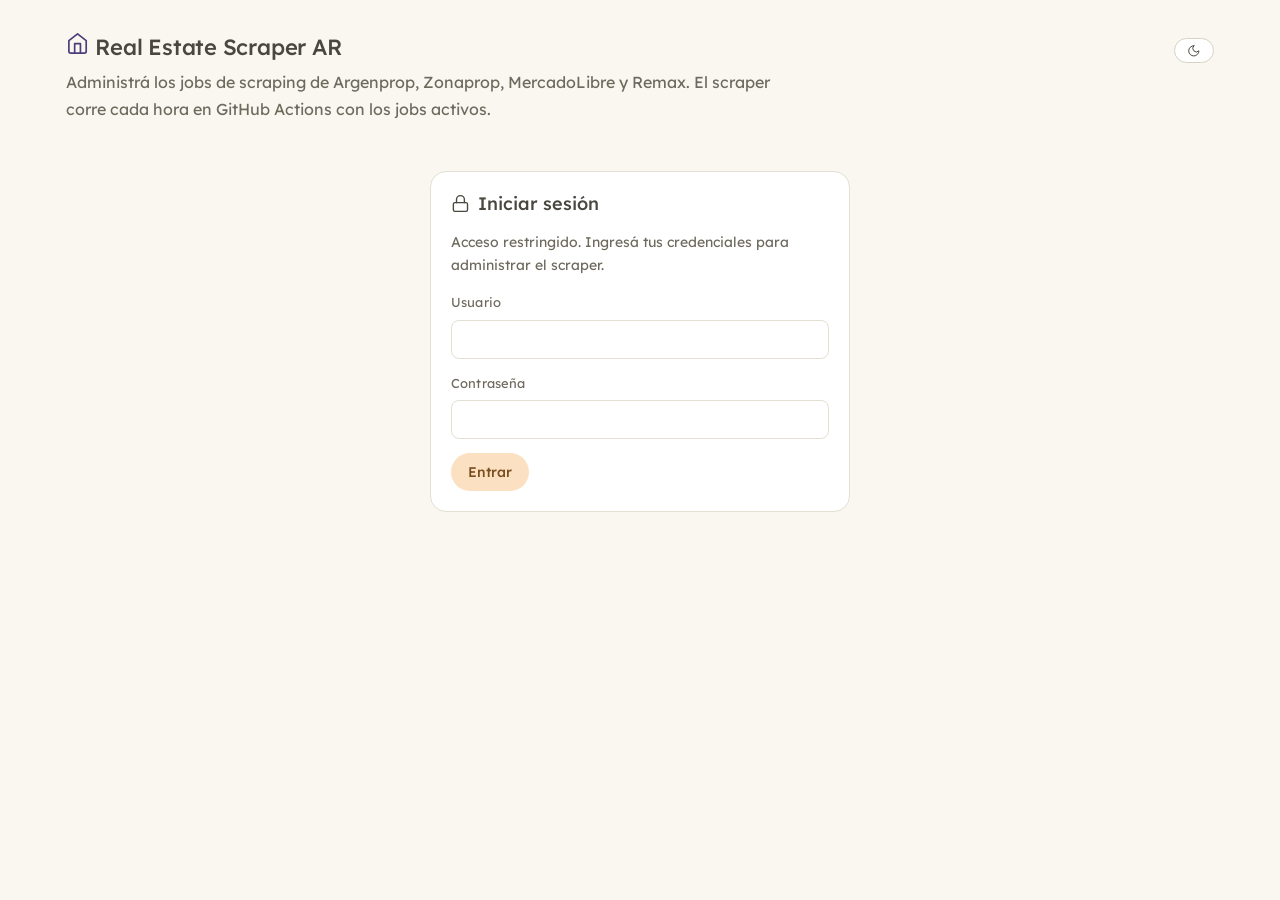
==== web/index.html @ bd3c0cc4 "Excluir por palabra corta e insensible a acentos + monedas $ARS/$US con banderita - filters.py: el m" ====
<!DOCTYPE html>
<html lang="es" data-theme="light">
<head>
<meta charset="UTF-8">
<meta name="viewport" content="width=device-width, initial-scale=1.0">
<title>Real Estate Scraper AR — Administración</title>
<link rel="preconnect" href="https://fonts.googleapis.com">
<link rel="preconnect" href="https://fonts.gstatic.com" crossorigin>
<link href="https://fonts.googleapis.com/css2?family=Lexend:wght@400;500&family=JetBrains+Mono:wght@400;500&display=swap" rel="stylesheet">
<link rel="stylesheet" href="styles.css">
</head>
<body>
<header>
  <div class="header-row">
    <h1><span class="ic-lead" data-icon="home"></span> Real Estate Scraper AR</h1>
    <div class="header-actions">
      <button id="theme-toggle" class="btn small" title="Cambiar tema"><span id="theme-icon" data-icon="moon"></span></button>
      <button id="gate-logout" class="btn small hidden" title="Cerrar sesión"><span data-icon="log-out"></span> Salir</button>
    </div>
  </div>
  <p class="subtitle">Administrá los jobs de scraping de Argenprop, Zonaprop, MercadoLibre y Remax. El scraper corre cada hora en GitHub Actions con los jobs activos.</p>
</header>

<!-- Pantalla de login -->
<section id="login-section" class="card login-card hidden">
  <h2><span data-icon="lock"></span> Iniciar sesión</h2>
  <p class="status">Acceso restringido. Ingresá tus credenciales para administrar el scraper.</p>
  <form id="login-form">
    <label>Usuario
      <input type="text" id="login-user" autocomplete="username" required>
    </label>
    <label>Contraseña
      <input type="password" id="login-pass" autocomplete="current-password" required>
    </label>
    <div class="row">
      <button type="submit" class="btn primary">Entrar</button>
      <span id="login-status" class="status"></span>
    </div>
  </form>
</section>

<!-- App (visible solo tras el login) -->
<div id="app" class="hidden">

<details id="auth-details" class="card auth-details">
  <summary>
    <span id="auth-dot" class="dot red"></span>
    <span id="auth-summary-text">Sin conexión con GitHub</span>
    <span class="summary-hint">detalles <span data-icon="chevron-down"></span></span>
  </summary>
  <div class="details-body">
    <p>Necesitás un <a href="https://github.com/settings/personal-access-tokens/new" target="_blank" rel="noopener">fine-grained personal access token</a> con acceso a <strong>este repositorio</strong> y permisos: <code>Contents: Read and write</code> y <code>Actions: Read and write</code>. Se guarda solo en tu navegador (localStorage).</p>
    <div class="row">
      <input type="password" id="token-input" placeholder="github_pat_...">
      <button id="token-save" class="btn primary">Conectar</button>
      <button id="token-clear" class="btn danger hidden">Desconectar</button>
    </div>
    <p id="auth-status" class="status"></p>
  </div>
</details>

<nav id="tabs" class="hidden">
  <button class="tab active" data-tab="jobs"><span data-icon="settings"></span> Jobs</button>
  <button class="tab" data-tab="top"><span data-icon="star"></span> Top 5</button>
  <button class="tab" data-tab="results"><span data-icon="search"></span> Buscar</button>
  <button class="tab" data-tab="fav"><span data-icon="heart"></span> Me gustan</button>
  <button class="tab" data-tab="risk"><span data-icon="shield"></span> Riesgo</button>
  <button class="tab" data-tab="runs"><span data-icon="clock"></span> Corridas</button>
</nav>

<main class="hidden" id="main">

<section id="tab-jobs" class="tab-panel">
  <div class="toolbar">
    <button id="new-job" class="btn primary"><span data-icon="plus"></span> Nuevo job</button>
    <button id="run-now" class="btn"><span data-icon="play"></span> Ejecutar scraper ahora</button>
    <span class="info" tabindex="0" data-tip="Los cambios se guardan solos al crear, editar, detener o eliminar un job. El cron corre cada hora y ejecuta los jobs activos que ya hayan cumplido su frecuencia. Si disparás dos jobs a la vez, el segundo espera en cola (no corren en paralelo para no pisarse los datos)."></span>
    <span id="jobs-status" class="status"></span>
  </div>
  <div id="run-flow" class="card hidden"></div>
  <div id="jobs-list"></div>

  <div id="job-form-wrap" class="card hidden">
    <h2 id="job-form-title">Nuevo job</h2>
    <form id="job-form">

      <div class="form-section sec-basic">
        <h3><span class="ic-h" data-icon="file-text"></span> Datos básicos</h3>
        <div class="grid">
          <label>Nombre del job
            <span class="info" tabindex="0" data-tip="Un nombre para identificar esta búsqueda en la lista y en los resultados. Ej: 'Alquiler 2 amb Palermo'."></span>
            <input type="text" id="f-name" required placeholder="Alquiler 2 amb Palermo">
          </label>
          <label>Portal
            <span class="info" tabindex="0" data-tip="El sitio inmobiliario donde buscar. Argenprop y Remax son los más confiables desde GitHub Actions. MercadoLibre es el más popular del país. Zonaprop a veces bloquea servidores externos."></span>
            <select id="f-site">
              <option value="argenprop">Argenprop</option>
              <option value="mercadolibre">MercadoLibre Inmuebles</option>
              <option value="remax">Remax</option>
              <option value="zonaprop">Zonaprop (puede bloquear, ver nota)</option>
            </select>
          </label>
          <label>Operación
            <span class="info" tabindex="0" data-tip="Alquiler o compra (venta). Importante: la operación real la define la URL que pegues (buscá 'alquiler' o 'venta' en el portal); este campo etiqueta el job y te permite filtrar por operación en la pestaña Buscar."></span>
            <select id="f-operation">
              <option value="alquiler">Alquiler</option>
              <option value="venta">Compra (venta)</option>
            </select>
          </label>
        </div>
        <div class="grid">
          <label>¿Cómo definir la búsqueda?
            <span class="info" tabindex="0" data-tip="'Armar con menús' genera la URL sola a partir del tipo de propiedad y la zona. 'Pegar URL del portal' te deja usar cualquier búsqueda armada en el sitio con sus filtros nativos (recomendado para Remax o búsquedas complejas)."></span>
            <select id="f-mode">
              <option value="menu">Armar con menús</option>
              <option value="url">Pegar URL del portal</option>
            </select>
          </label>
          <label id="wrap-ptype">Tipo de propiedad
            <span class="info" tabindex="0" data-tip="Qué tipo de inmueble buscar. 'PH' es un término argentino: propiedad horizontal, una casa/depto con entrada propia que comparte lote, generalmente sin expensas o muy bajas."></span>
            <select id="f-ptype">
              <option value="departamento">Departamento</option>
              <option value="casa">Casa</option>
              <option value="ph">PH</option>
              <option value="local">Local comercial</option>
              <option value="oficina">Oficina</option>
              <option value="terreno">Terreno</option>
            </select>
          </label>
          <label id="wrap-zone">Zona
            <span class="info" tabindex="0" data-tip="Barrio o ciudad, en minúsculas y con guiones (ej: palermo, villa-urquiza, olivos, la-lucila). Elegí una del menú o escribí otra. Para zonas del GBA (Vicente López: Olivos, La Lucila, Florida…) algunos portales piden la URL exacta: si el menú no trae resultados, usá 'Pegar URL'. En Remax la zona se elige en el sitio."></span>
            <input type="text" id="f-zone" placeholder="palermo" list="dl-zones">
            <div id="zone-security" class="zone-sec"></div>
          </label>
        </div>
        <label>URL de búsqueda del portal
          <span class="info" tabindex="0" data-tip="La URL exacta que el scraper visita cada hora. Con 'Armar con menús' se genera sola; con 'Pegar URL' copiala desde el portal con los filtros del sitio aplicados."></span>
          <input type="url" id="f-url" required placeholder="https://...">
          <small id="site-hint"></small>
        </label>
        <datalist id="dl-zones">
          <option value="capital-federal"><option value="palermo"><option value="belgrano">
          <option value="recoleta"><option value="caballito"><option value="villa-urquiza">
          <option value="almagro"><option value="nunez"><option value="colegiales">
          <option value="villa-crespo"><option value="flores"><option value="san-telmo">
          <option value="puerto-madero"><option value="zona-norte">
          <!-- Vicente López (GBA norte): casas/PH a mejor precio que CABA -->
          <option value="vicente-lopez"><option value="olivos"><option value="la-lucila">
          <option value="florida"><option value="florida-oeste"><option value="munro">
          <option value="carapachay"><option value="villa-martelli"><option value="villa-adelina">
          <option value="san-isidro"><option value="la-plata"><option value="cordoba"><option value="rosario">
        </datalist>
        <div class="grid">
          <label>Páginas a recorrer
            <span class="info" tabindex="0" data-tip="Cuántas páginas de resultados revisar por corrida (cada página trae entre 20 y 48 avisos según el portal). Más páginas = más avisos cubiertos, pero la corrida tarda más."></span>
            <input type="number" id="f-max-pages" min="1" max="10" value="2" list="dl-pages">
          </label>
          <label>Frecuencia
            <span class="info" tabindex="0" data-tip="Cada cuántas horas corre este job. El cron del sistema pasa cada 1 hora (GitHub puede demorarlo algunos minutos) y ejecuta los jobs activos que ya hayan cumplido su frecuencia. 'Ejecutar ahora' ignora la frecuencia."></span>
            <select id="f-every">
              <option value="1">Cada 1 hora</option>
              <option value="2">Cada 2 horas</option>
              <option value="3">Cada 3 horas</option>
              <option value="4">Cada 4 horas</option>
              <option value="6">Cada 6 horas</option>
              <option value="8">Cada 8 horas</option>
              <option value="12">Cada 12 horas</option>
              <option value="24">Una vez por día (24 h)</option>
              <option value="48">Cada 2 días (48 h)</option>
              <option value="72">Cada 3 días (72 h)</option>
              <option value="168">Una vez por semana</option>
              <option value="custom">Personalizada…</option>
            </select>
            <input type="number" id="f-every-custom" class="hidden" min="1" max="720" placeholder="cada cuántas horas" style="margin-top:6px">
          </label>
          <label id="f-weekday-wrap" class="hidden">Día de la semana
            <span class="info" tabindex="0" data-tip="Solo para jobs semanales: el día en que corre (hora UTC). Ej: 'lunes' hace que el job corra únicamente los lunes, a la hora del desfase si la definiste."></span>
            <select id="f-weekday">
              <option value="">Cualquier día (el que toque)</option>
              <option value="0">Lunes</option>
              <option value="1">Martes</option>
              <option value="2">Miércoles</option>
              <option value="3">Jueves</option>
              <option value="4">Viernes</option>
              <option value="5">Sábado</option>
              <option value="6">Domingo</option>
            </select>
          </label>
          <label>Desfase de inicio (opcional)
            <span class="info" tabindex="0" data-tip="Para escalonar varios jobs y que no corran todos a la vez: cada uno arranca en una hora distinta (0–23, hora UTC). Ej: con jobs cada 24 h y desfases 0, 1, 2… corren de a uno por hora. Solo afecta el arranque en el cron; 'Ejecutar ahora' corre igual. Vacío = arranca enseguida."></span>
            <input type="number" id="f-offset" min="0" max="23" placeholder="0–23 (vacío = ya)">
          </label>
          <label>Activo
            <span class="info" tabindex="0" data-tip="Los jobs detenidos quedan guardados pero no corren en el cron. Igual podés ejecutarlos puntualmente con su botón 'Ejecutar ahora'."></span>
            <select id="f-enabled">
              <option value="true">Sí</option>
              <option value="false">No (detenido)</option>
            </select>
          </label>
        </div>
      </div>

      <div class="form-section sec-price">
        <h3><span class="ic-h" data-icon="banknote"></span> Precio</h3>
        <div class="grid">
          <label>Moneda
            <span class="info" tabindex="0" data-tip="En Argentina los ALQUILERES se publican casi siempre en pesos (ARS) y las VENTAS en dólares (USD). Los alquileres temporarios suelen estar en USD. Si elegís una moneda, los avisos publicados en la otra se descartan."></span>
            <select id="f-currency">
              <option value="">Cualquiera</option>
              <option value="ARS">ARS (pesos)</option>
              <option value="USD">USD (dólares)</option>
            </select>
          </label>
          <label>Precio mínimo
            <span class="info" tabindex="0" data-tip="Precio mínimo en la moneda elegida. Útil para descartar avisos mal cargados o con precio simbólico. Dejalo vacío si no lo necesitás."></span>
            <input type="number" id="f-min-price" min="0" placeholder="ej. 300000">
          </label>
          <label>Precio máximo
            <span class="info" tabindex="0" data-tip="Tope de precio en la moneda elegida. Referencias 2026: alquiler 2 ambientes en CABA ≈ ARS 600.000 a 900.000 por mes; venta de 2 ambientes ≈ USD 80.000 a 150.000. Ojo: el alquiler NO incluye las 'expensas' (gastos comunes del edificio, se pagan aparte todos los meses)."></span>
            <input type="number" id="f-max-price" min="0" placeholder="ej. 900000">
          </label>
          <label>Exigir precio publicado
            <span class="info" tabindex="0" data-tip="Muchos avisos dicen 'consultar precio' (no publican el número). Con 'Sí', esos avisos se descartan."></span>
            <select id="f-require-price">
              <option value="false">No</option>
              <option value="true">Sí</option>
            </select>
          </label>
        </div>
      </div>

      <div class="form-section sec-feat">
        <h3><span class="ic-h" data-icon="ruler"></span> Características</h3>
        <div class="grid">
          <label>Ambientes mín.
            <span class="info" tabindex="0" data-tip="'Ambientes' es el término argentino clave: cuenta el living + los dormitorios (cocina y baño NO cuentan). Monoambiente = estudio (1 ambiente). '2 ambientes' = living + 1 dormitorio. '3 ambientes' = living + 2 dormitorios."></span>
            <input type="number" id="f-min-rooms" min="1" placeholder="ej. 2" list="dl-rooms">
          </label>
          <label>Ambientes máx.
            <span class="info" tabindex="0" data-tip="Tope de ambientes, por si no querés propiedades muy grandes. Dejalo vacío si no te importa."></span>
            <input type="number" id="f-max-rooms" min="1" list="dl-rooms">
          </label>
          <label>Dormitorios mín.
            <span class="info" tabindex="0" data-tip="Solo cuenta las habitaciones para dormir. Un '2 ambientes' tiene 1 dormitorio; un '3 ambientes' tiene 2. Algunos portales informan dormitorios en vez de ambientes (Remax y MercadoLibre suelen hacerlo)."></span>
            <input type="number" id="f-min-bedrooms" min="1" list="dl-bedrooms">
          </label>
          <label>Baños mín.
            <span class="info" tabindex="0" data-tip="Cantidad mínima de baños (dato estructurado del aviso). El TIPO de baño (en suite, toilette, con bañera…) no viene como dato aparte: filtralo con los chips de abajo, que buscan esas palabras en el aviso."></span>
            <input type="number" id="f-min-bathrooms" min="1" list="dl-baths">
          </label>
          <label>Superficie mín. (m²)
            <span class="info" tabindex="0" data-tip="Superficie en metros cuadrados. Referencias: monoambiente 25-35 m², 2 ambientes 35-55 m², 3 ambientes 55-80 m², casa chica 100+ m²."></span>
            <input type="number" id="f-min-surface" min="0" placeholder="ej. 45" list="dl-surface">
          </label>
        </div>
        <label class="baths-help">Tipo de baño (se busca por texto en el aviso)
          <span class="info" tabindex="0" data-tip="En Argentina: 'baño completo' = inodoro + lavatorio + bidet + ducha o bañadera (el bidet es estándar). 'Toilette' o medio baño = solo inodoro y lavatorio, sin ducha. 'En suite' = baño privado dentro del dormitorio. Tocá un chip para agregarlo a las palabras que DEBE contener."></span>
        </label>
        <div class="chip-row" data-target="f-kw-include">
          <button type="button" class="chip" data-kw="en suite">en suite</button>
          <button type="button" class="chip" data-kw="toilette">toilette</button>
          <button type="button" class="chip" data-kw="baño completo">baño completo</button>
          <button type="button" class="chip" data-kw="bañera">con bañera</button>
          <button type="button" class="chip" data-kw="bañadera">con bañadera</button>
          <button type="button" class="chip" data-kw="hidromasaje">hidromasaje</button>
          <button type="button" class="chip" data-kw="baño de servicio">baño de servicio</button>
        </div>
      </div>

      <div class="form-section sec-kw">
        <h3><span class="ic-h" data-icon="type"></span> Palabras clave</h3>
        <label>Palabras deseadas — al menos una (separadas por coma)
          <span class="info" tabindex="0" data-tip="El aviso pasa si su título o dirección contiene AL MENOS UNA de estas palabras. OJO: solo se busca en el título y la dirección, no en la descripción del aviso (el scraper no la baja), así que datos como el tipo de baño ('toilette') casi nunca aparecen acá — para cantidad de baños usá 'Baños mín.'. Tocá los chips o escribí las tuyas separadas por coma."></span>
          <input type="text" id="f-kw-include" placeholder="balcón, luminoso">
        </label>
        <div class="chip-row" data-target="f-kw-include">
          <button type="button" class="chip" data-kw="balcón">balcón</button>
          <button type="button" class="chip" data-kw="luminoso">luminoso</button>
          <button type="button" class="chip" data-kw="amoblado">amoblado</button>
          <button type="button" class="chip" data-kw="cochera">cochera</button>
          <button type="button" class="chip" data-kw="terraza">terraza</button>
          <button type="button" class="chip" data-kw="patio">patio</button>
          <button type="button" class="chip" data-kw="a estrenar">a estrenar</button>
          <button type="button" class="chip" data-kw="pileta">pileta</button>
          <button type="button" class="chip" data-kw="apto profesional">apto profesional</button>
          <button type="button" class="chip" data-kw="apto crédito">apto crédito</button>
          <button type="button" class="chip" data-kw="parrilla">parrilla</button>
          <button type="button" class="chip" data-kw="baulera">baulera</button>
          <button type="button" class="chip" data-kw="suite">suite</button>
          <button type="button" class="chip" data-kw="lavadero">lavadero</button>
          <button type="button" class="chip" data-kw="dependencia">dependencia</button>
          <button type="button" class="chip" data-kw="sum">SUM</button>
          <button type="button" class="chip" data-kw="gimnasio">gimnasio</button>
          <button type="button" class="chip" data-kw="seguridad">seguridad 24h</button>
          <button type="button" class="chip" data-kw="frente">al frente</button>
          <button type="button" class="chip" data-kw="reciclado">reciclado</button>
          <button type="button" class="chip" data-kw="apto mascota">apto mascota</button>
          <button type="button" class="chip" data-kw="jardín">jardín</button>
        </div>
        <label>Palabras que lo EXCLUYEN (separadas por coma)
          <span class="info" tabindex="0" data-tip="Si el aviso contiene ALGUNA de estas palabras, se descarta. Glosario: 'temporario' = alquiler corto amoblado estilo Airbnb (más caro y suele estar en USD); 'pozo' o 'en construcción' = departamento que todavía no existe, se paga por adelantado; 'dueño directo' = sin inmobiliaria."></span>
          <input type="text" id="f-kw-exclude" placeholder="temporario, pozo">
        </label>
        <div class="chip-row" data-target="f-kw-exclude">
          <button type="button" class="chip" data-kw="temporario">temporario</button>
          <button type="button" class="chip" data-kw="temporal">temporal</button>
          <button type="button" class="chip" data-kw="pozo">pozo</button>
          <button type="button" class="chip" data-kw="construcción">construcción</button>
          <button type="button" class="chip" data-kw="oficina">oficina</button>
          <button type="button" class="chip" data-kw="local">local</button>
          <button type="button" class="chip" data-kw="compartido">compartido</button>
          <button type="button" class="chip" data-kw="cochera">cochera</button>
          <button type="button" class="chip" data-kw="planta baja">planta baja</button>
          <button type="button" class="chip" data-kw="interno">interno</button>
          <button type="button" class="chip" data-kw="contrafrente">contrafrente</button>
          <button type="button" class="chip" data-kw="a reciclar">a reciclar</button>
          <button type="button" class="chip" data-kw="dueño directo">dueño directo</button>
          <button type="button" class="chip" data-kw="ph">PH</button>
          <button type="button" class="chip" data-kw="sin ascensor">sin ascensor</button>
          <button type="button" class="chip" data-kw="comercial">comercial</button>
          <button type="button" class="chip" data-kw="galpón">galpón</button>
          <button type="button" class="chip" data-kw="cochera fija">cochera fija</button>
        </div>
      </div>

      <datalist id="dl-pages"><option value="1"><option value="2"><option value="3"><option value="5"></datalist>
      <datalist id="dl-rooms"><option value="1"><option value="2"><option value="3"><option value="4"><option value="5"></datalist>
      <datalist id="dl-bedrooms"><option value="1"><option value="2"><option value="3"><option value="4"></datalist>
      <datalist id="dl-baths"><option value="1"><option value="2"><option value="3"></datalist>
      <datalist id="dl-surface"><option value="30"><option value="40"><option value="50"><option value="60"><option value="80"><option value="100"><option value="120"></datalist>

      <div class="row">
        <button type="submit" class="btn primary">Aceptar</button>
        <button type="button" id="job-cancel" class="btn">Cancelar</button>
      </div>
    </form>
  </div>
</section>

<section id="tab-top" class="tab-panel hidden">
  <div class="card form-section sec-basic">
    <h3><span class="ic-h" data-icon="sliders"></span> Criterios del ranking
      <span class="info" tabindex="0" data-tip="Vos definís qué hace 'mejor' a una propiedad y el Top 5 se rearma al instante con los avisos guardados. 'Para vivir' prioriza por tipo de propiedad: 3 dormitorios (una casa banca 2; PH y depto piden 3), 4+ ambientes, patio/jardín en casa y PH, y que la zona/barrio sean seguros según los datos oficiales de delito. Los precios solo se comparan entre avisos de la misma moneda. Tus preferencias quedan guardadas en este navegador."></span>
    </h3>
    <div class="grid">
      <label>Qué es "mejor" para vos
        <select id="t-criteria">
          <option value="livable">Para vivir (dormitorios, ambientes, patio y seguridad)</option>
          <option value="balanced">Balanceado (precio 50% + superficie 30% + ambientes 20%)</option>
          <option value="price">El precio más bajo</option>
          <option value="ppm2">El mejor precio por m²</option>
          <option value="surface">La mayor superficie</option>
          <option value="recent">Los más recientes</option>
        </select>
      </label>
      <label>Moneda
        <select id="t-currency">
          <option value="">Cualquiera</option>
          <option value="ARS">ARS (pesos)</option>
          <option value="USD">USD (dólares)</option>
        </select>
      </label>
      <label>Precio máximo
        <input type="number" id="t-max-price" min="0" placeholder="sin tope">
      </label>
      <label>Ambientes mín.
        <input type="number" id="t-min-rooms" min="1" list="dl-rooms">
      </label>
      <label>Superficie mín. (m²)
        <input type="number" id="t-min-surface" min="0" list="dl-surface">
      </label>
      <label>Solo con foto
        <select id="t-with-photo">
          <option value="">No importa</option>
          <option value="yes">Sí</option>
        </select>
      </label>
    </div>
    <div class="row">
      <button id="reload-top" class="btn"><span data-icon="refresh"></span> Recargar datos</button>
      <button id="top-clear" class="btn"><span data-icon="x"></span> Limpiar filtros</button>
      <div class="view-toggle" id="view-top" data-section="top" role="group" aria-label="Cambiar vista">
        <button type="button" class="vt-btn" data-view="cards" title="Ver en tarjetas"><span data-icon="grid"></span></button>
        <button type="button" class="vt-btn" data-view="list" title="Ver en lista"><span data-icon="list"></span></button>
      </div>
      <span id="top-status" class="status"></span>
    </div>
  </div>
  <h2 class="top-heading"><span data-icon="home"></span> Top 5 para alquilar</h2>
  <div id="top-rent"></div>
  <h2 class="top-heading"><span data-icon="banknote"></span> Top 5 para comprar</h2>
  <div id="top-buy"></div>
</section>

<section id="tab-results" class="tab-panel hidden">
  <div class="card search-card">
    <h3><span class="ic-h" data-icon="search"></span> Buscar en los avisos guardados</h3>

    <details class="form-section filter-sec" open>
      <summary><h3><span class="ic-h" data-icon="search"></span> Texto y origen</h3><span class="summary-hint"><span data-icon="chevron-down"></span></span></summary>
      <div class="grid">
        <label>Contiene el texto
          <input type="text" id="s-text" placeholder="palermo, balcón, nombre de calle...">
        </label>
        <label>NO contiene el texto
          <input type="text" id="s-text-exclude" placeholder="pozo, contrafrente...">
        </label>
        <label>Portal
          <select id="s-site"><option value="">Todos</option></select>
        </label>
        <label>Job
          <select id="s-job"><option value="">Todos</option></select>
        </label>
        <label>Operación
          <select id="s-operation">
            <option value="">Todas</option>
            <option value="alquiler">Alquiler</option>
            <option value="venta">Compra (venta)</option>
          </select>
        </label>
      </div>
    </details>

    <details class="form-section filter-sec">
      <summary><h3><span class="ic-h" data-icon="banknote"></span> Precio</h3><span class="summary-hint"><span data-icon="chevron-down"></span></span></summary>
      <div class="grid">
        <label>Moneda
          <select id="s-currency">
            <option value="">Todas</option>
            <option value="ARS">ARS (pesos)</option>
            <option value="USD">USD (dólares)</option>
          </select>
        </label>
        <label>Precio desde
          <input type="number" id="s-min-price" min="0">
        </label>
        <label>Precio hasta
          <input type="number" id="s-max-price" min="0">
        </label>
        <label>Solo con precio publicado
          <select id="s-require-price">
            <option value="">No importa</option>
            <option value="yes">Sí</option>
          </select>
        </label>
      </div>
    </details>

    <details class="form-section filter-sec">
      <summary><h3><span class="ic-h" data-icon="ruler"></span> Características</h3><span class="summary-hint"><span data-icon="chevron-down"></span></span></summary>
      <div class="grid">
        <label>Ambientes mín.
          <input type="number" id="s-min-rooms" min="1" list="dl-rooms">
        </label>
        <label>Ambientes máx.
          <input type="number" id="s-max-rooms" min="1" list="dl-rooms">
        </label>
        <label>Dormitorios mín.
          <input type="number" id="s-min-bedrooms" min="1" list="dl-bedrooms">
        </label>
        <label>Baños mín.
          <input type="number" id="s-min-bathrooms" min="1" list="dl-baths">
        </label>
        <label>Superficie mín. (m²)
          <input type="number" id="s-min-surface" min="0" list="dl-surface">
        </label>
        <label>Superficie máx. (m²)
          <input type="number" id="s-max-surface" min="0" list="dl-surface">
        </label>
        <label>Solo con foto
          <select id="s-with-photo">
            <option value="">No importa</option>
            <option value="yes">Sí</option>
          </select>
        </label>
      </div>
    </details>

    <details class="form-section filter-sec">
      <summary><h3><span class="ic-h" data-icon="calendar"></span> Fecha y orden</h3><span class="summary-hint"><span data-icon="chevron-down"></span></span></summary>
      <div class="grid">
        <label>Visto desde
          <input type="date" id="s-since">
        </label>
        <label>Solo mis favoritos
          <select id="s-only-fav">
            <option value="">No</option>
            <option value="yes">Sí</option>
          </select>
        </label>
        <label>Señales de riesgo
          <span class="info" tabindex="0" data-tip="Filtrá por las advertencias automáticas y las tuyas. 'Ocultar riesgo alto' esconde los avisos con alguna señal roja (precio anzuelo, publicación eterna, frase de alerta, zona de inseguridad alta)."></span>
          <select id="s-risk">
            <option value="">Mostrar todo</option>
            <option value="flagged">Solo con señales</option>
            <option value="hide-high">Ocultar riesgo alto</option>
            <option value="only-high">Solo riesgo alto</option>
          </select>
        </label>
        <label>Ordenar por
          <select id="s-sort">
            <option value="recent">Más recientes primero</option>
            <option value="price_asc">Precio: menor a mayor</option>
            <option value="price_desc">Precio: mayor a menor</option>
            <option value="ppm2_asc">Precio por m²: menor a mayor</option>
            <option value="surface_desc">Superficie: mayor a menor</option>
            <option value="oldest">Más tiempo publicadas primero</option>
          </select>
        </label>
      </div>
    </details>

    <div class="row">
      <button id="search-clear" class="btn"><span data-icon="x"></span> Limpiar filtros</button>
      <button id="reload-results" class="btn"><span data-icon="refresh"></span> Recargar datos</button>
      <button id="clear-history" class="btn danger"><span data-icon="trash"></span> Vaciar histórico</button>
      <div class="view-toggle" id="view-search" data-section="search" role="group" aria-label="Cambiar vista">
        <button type="button" class="vt-btn" data-view="cards" title="Ver en tarjetas"><span data-icon="grid"></span></button>
        <button type="button" class="vt-btn" data-view="list" title="Ver en lista"><span data-icon="list"></span></button>
      </div>
      <span id="results-status" class="status"></span>
    </div>
  </div>
  <div id="results-list"></div>
</section>

<section id="tab-fav" class="tab-panel hidden">
  <div class="toolbar">
    <button id="reload-fav" class="btn"><span data-icon="refresh"></span> Recargar</button>
    <span class="info" tabindex="0" data-tip="Tus avisos guardados con el corazón (desde Buscar o Top 5). Se commitean a data/favorites.json del repo, así no se pierden aunque cambies de navegador o el aviso desaparezca del histórico."></span>
    <div class="view-toggle" id="view-fav" data-section="fav" role="group" aria-label="Cambiar vista">
      <button type="button" class="vt-btn" data-view="cards" title="Ver en tarjetas"><span data-icon="grid"></span></button>
      <button type="button" class="vt-btn" data-view="list" title="Ver en lista"><span data-icon="list"></span></button>
    </div>
    <span id="fav-status" class="status"></span>
  </div>
  <div id="fav-list"></div>
</section>

<section id="tab-risk" class="tab-panel hidden">
  <div class="card">
    <h3><span class="ic-h" data-icon="shield"></span> Señales de riesgo</h3>
    <p class="status">Las advertencias son ayudas para mirar con cuidado, no veredictos. Unas se calculan solas con los datos del aviso; otras dependen de tu criterio.</p>
    <div class="risk-legend">
      <div><span class="flag flag-high"><span data-icon="alert"></span> Riesgo alto</span> precio anzuelo, publicación eterna, frase de alerta, villa, o zona de inseguridad alta.</div>
      <div><span class="flag flag-med"><span data-icon="alert"></span> Atención</span> publicada hace bastante, o zona de inseguridad media.</div>
      <div><span class="flag flag-low"><span data-icon="info"></span> Menor</span> una sola foto, sin precio, o una nota tuya.</div>
    </div>
  </div>

  <div class="card">
    <h3><span class="ic-h" data-icon="map-pin"></span> Mapa de inseguridad
      <span class="info" tabindex="0" data-tip="CABA coloreada por delitos según los datos abiertos del GCBA (Mapa del Delito). Cambiá entre vista por comuna (delitos cada 100.000 habitantes) y por barrio (total de registros). Tocá una zona para ver el desglose de delitos y la evolución por año. Se actualiza una vez por mes."></span>
    </h3>
    <div class="map-controls">
      <div class="seg" id="map-mode">
        <button class="seg-btn active" data-map-mode="comuna">Por comuna</button>
        <button class="seg-btn" data-map-mode="barrio">Por barrio</button>
      </div>
      <button id="crime-refresh" class="btn small"><span data-icon="refresh"></span> Actualizar datos</button>
      <span id="crime-updated" class="status"></span>
    </div>
    <p class="status" id="crime-meta"></p>
    <p class="status" id="crime-status"></p>
    <div class="job-flow" id="crime-flow"></div>
    <div class="crime-map-wrap">
      <div id="crime-map"></div>
      <div id="comuna-detail" class="comuna-detail"></div>
    </div>
    <div class="map-legend">
      <span class="flag flag-high">Inseguridad alta</span>
      <span class="flag flag-med">Media</span>
      <span class="flag flag-low">Baja</span>
      <span class="flag flag-na">Sin datos</span>
    </div>
  </div>

  <div class="card form-section sec-feat">
    <h3><span class="ic-h" data-icon="map-pin"></span> Mapa de seguridad por zona (lo mantenés vos)
      <span class="info" tabindex="0" data-tip="No existe una fuente pública y confiable de inseguridad por barrio, así que este mapa lo armás vos según lo que conocés. La app marca cada aviso cuya dirección o barrio coincida con una zona cargada acá. Se guarda en data/zones.json del repo."></span>
    </h3>
    <div class="row">
      <input type="text" id="zone-name" placeholder="barrio o zona (ej: constitución)" style="flex:2">
      <select id="zone-level" style="flex:1">
        <option value="alta">Inseguridad alta</option>
        <option value="media">Inseguridad media</option>
        <option value="baja">Inseguridad baja (tranquila)</option>
      </select>
      <button id="zone-add" class="btn primary"><span data-icon="plus"></span> Agregar zona</button>
    </div>
    <div id="zones-list"></div>
    <p id="zones-status" class="status"></p>
  </div>
</section>

<!-- Modal de nota por propiedad -->
<div id="note-modal" class="modal-back hidden">
  <div class="card modal-card">
    <h3><span class="ic-h" data-icon="pencil"></span> Tu nota sobre esta propiedad</h3>
    <p class="status" id="note-target"></p>
    <label>Nivel que le ponés vos
      <select id="note-level">
        <option value="">Sin nivel (solo nota)</option>
        <option value="high">Riesgo alto</option>
        <option value="med">Atención</option>
        <option value="low">Menor</option>
      </select>
    </label>
    <label>Nota (ej: "no contestan", "reseñas malas del edificio", "sobre avenida ruidosa")
      <textarea id="note-text" rows="3"></textarea>
    </label>
    <div class="row">
      <button id="note-save" class="btn primary">Guardar nota</button>
      <button id="note-delete" class="btn danger">Quitar</button>
      <button id="note-cancel" class="btn">Cancelar</button>
      <span id="note-status" class="status"></span>
    </div>
  </div>
</div>

<section id="tab-runs" class="tab-panel hidden">
  <div id="runs-summary" class="runs-summary"></div>
  <div class="toolbar">
    <button id="reload-runs" class="btn"><span data-icon="refresh"></span> Recargar</button>
    <button id="select-runs" class="btn"><span data-icon="copy"></span> Seleccionar</button>
    <span id="runs-status" class="status"></span>
  </div>
  <div id="runs-bulk" class="bulk-bar hidden">
    <label class="bulk-all"><input type="checkbox" id="runs-check-all"> Todas</label>
    <span id="runs-sel-count" class="status">0 seleccionadas</span>
    <span class="bulk-spacer"></span>
    <button id="bulk-del-data" class="btn small danger" disabled><span data-icon="trash"></span> Borrar datos</button>
    <button id="bulk-del-runs" class="btn small" disabled><span data-icon="list-x"></span> Borrar corridas</button>
    <button id="bulk-cancel" class="btn small">Cancelar</button>
  </div>
  <div id="runs-list"></div>
  <div class="row"><button id="runs-more" class="btn hidden"><span data-icon="chevron-down"></span> Cargar más corridas</button></div>
</section>

</main>

<footer>
  <p>Los jobs se guardan en <code>jobs.json</code> del repo. El scraper corre cada hora (cron de GitHub Actions) y también podés dispararlo al instante con "Ejecutar ahora".</p>
</footer>

</div><!-- /app -->

<script src="app.js"></script>
</body>
</html>
---- web/styles.css ----
/* ============================================================
   Sistema de diseño "warm study" — calmo, plano, para lectura larga.
   Todos los colores viven en tokens; el tema se cambia sin reescribir
   componentes. Sin sombras ni gradientes: profundidad = borde 1px + color.
   ============================================================ */

:root {
  /* --- Superficies (tema claro, default) --- */
  --bg: #FAF7F1;          /* hueso */
  --card: #FFFFFF;
  --surface-soft: #F3EFE4;
  --card2: var(--surface-soft);   /* alias legado */
  --border: #E4DFD3;
  --border-strong: #D8D2C4;

  /* --- Texto (nunca negro puro) --- */
  --text: #4A473F;
  --text-soft: #6E6A5E;
  --text-faint: #8A8577;

  /* --- Acento violeta (primario) --- */
  --accent: #4A3E7A;
  --accent-strong: #3C2F66;
  --accent-soft: #D9D3EF;
  --accent-ink: #FFFFFF;          /* texto sobre relleno de acento */

  /* --- Verde (éxito / secundario) --- */
  --success: #1F6B4F;
  --success-container: #C8EBDD;

  /* --- Durazno (CTA, solo botones) --- */
  --cta-bg: #FBE0C2;
  --cta-text: #7A4E1F;
  --cta-hover: #F6D3AC;

  /* --- Estados --- */
  --warn: #7A4E1F;
  --warn-container: #F4E6D2;
  --danger: #9B4A3A;
  --danger-container: #F4DED4;

  --code-bg: #F5F1E8;

  /* --- Escala del mapa de inseguridad (rojo/ámbar/verde cálidos) --- */
  --map-alto: #C15B47;
  --map-medio: #D89A4E;
  --map-bajo: #4E9E76;
  --map-na: #D8D2C4;

  /* --- Operación: alquiler = celeste sereno, compra = lavanda sublime.
     Colores calmos, de poco ruido, que solo tiñen borde y chip. --- */
  --op-rent-bg: #E6F0F7;
  --op-rent-ink: #3D6789;
  --op-rent-line: #B9D5E7;
  --op-buy-bg: #EEEAF6;
  --op-buy-ink: #5E4F8E;
  --op-buy-line: #D3CAEA;

  /* --- Radios / espaciado / movimiento --- */
  --r-sm: 8px;
  --r-md: 12px;
  --r-lg: 16px;
  --r-pill: 9999px;
  --radius: var(--r-lg);
  --ease: cubic-bezier(0.2, 0, 0, 1);
  --dur: 150ms;

  color-scheme: light;
}

:root[data-theme="light"] { color-scheme: light; }

:root[data-theme="dark"] {
  --bg: #211E19;
  --card: #26221C;
  --surface-soft: #35302A;
  --border: #3E382F;
  --border-strong: #524B3E;

  --text: #ECE6D9;
  --text-soft: #C7BFAE;
  --text-faint: #ABA492;

  --accent: #C6BCEC;
  --accent-strong: #C6BCEC;
  --accent-soft: #3B3460;
  --accent-ink: #241F35;          /* texto oscuro sobre lila */

  --success: #82C7A6;
  --success-container: #2C4A3E;

  --cta-bg: #E9C58F;
  --cta-text: #3E2C14;
  --cta-hover: #F0D2A6;

  --warn: #E9C58F;
  --warn-container: #4A3A24;
  --danger: #E7A99A;
  --danger-container: #4A322B;

  --code-bg: #1A1713;

  --map-alto: #C96650;
  --map-medio: #D8A05C;
  --map-bajo: #56A67E;
  --map-na: #3E382F;

  --op-rent-bg: #28323B;
  --op-rent-ink: #9FC4DD;
  --op-rent-line: #3C5061;
  --op-buy-bg: #312B47;
  --op-buy-ink: #C3B7E8;
  --op-buy-line: #463D63;

  color-scheme: dark;
}

/* ============================================================
   Base
   ============================================================ */

* { box-sizing: border-box; }

html { -webkit-text-size-adjust: 100%; }

body {
  margin: 0 auto;
  max-width: min(1560px, 94vw);
  padding: 32px 28px 80px;
  background: var(--bg);
  color: var(--text);
  font-family: "Lexend", system-ui, -apple-system, "Segoe UI", Roboto, sans-serif;
  font-weight: 400;
  font-size: 16px;
  line-height: 1.68;
  transition: background var(--dur) var(--ease), color var(--dur) var(--ease);
}

h1, h2, h3 { font-weight: 500; line-height: 1.35; text-wrap: balance; }
h1 { margin: 0 0 6px; font-size: 22px; letter-spacing: -0.01em; }
h2 { font-size: 18px; }
h3 { font-size: 17px; }

p { max-width: 72ch; }

a { color: var(--accent); text-decoration: none; border-bottom: 1px solid transparent; transition: border-color var(--dur) var(--ease); }
a:hover { border-bottom-color: currentColor; }

code, kbd, .mono {
  font-family: "JetBrains Mono", "Fira Code", "SF Mono", Consolas, monospace;
}
code {
  background: var(--code-bg);
  color: var(--text);
  padding: 1px 6px;
  border-radius: var(--r-sm);
  font-size: 0.86em;
}

.subtitle { color: var(--text-soft); margin: 0 0 24px; font-size: 16px; }
small { color: var(--text-soft); display: block; margin-top: 4px; font-size: 13px; line-height: 1.5; }

.hidden { display: none !important; }

header { margin-bottom: 24px; }
.header-row { display: flex; justify-content: space-between; align-items: center; gap: 12px; }
.header-actions { display: flex; gap: 8px; }

footer { margin-top: 40px; color: var(--text-faint); font-size: 13px; }
footer p { max-width: none; }

/* ============================================================
   Íconos de línea (estilo Lucide)
   ============================================================ */

.ic {
  width: 1.05em;
  height: 1.05em;
  flex-shrink: 0;
  vertical-align: -0.15em;
  stroke: currentColor;
}
[data-icon] { display: inline-flex; align-items: center; }
.ic-lead { color: var(--accent); }
.ic-h { color: var(--accent); }
.sec-price .ic-h { color: var(--success); }
.sec-feat .ic-h { color: var(--accent-strong); }
.sec-kw .ic-h { color: var(--warn); }

/* ============================================================
   Superficies
   ============================================================ */

.card {
  background: var(--card);
  border: 1px solid var(--border);
  border-radius: var(--r-lg);
  padding: 20px;
  margin-bottom: 18px;
}
.card > h2 { margin-top: 0; }
.card > h3 { margin-top: 0; color: var(--text); }

/* ============================================================
   Formularios
   ============================================================ */

.row { display: flex; gap: 10px; align-items: center; flex-wrap: wrap; margin-top: 10px; }

.grid {
  display: grid;
  grid-template-columns: repeat(auto-fit, minmax(200px, 1fr));
  gap: 14px;
  margin-bottom: 12px;
}

label {
  display: block;
  font-size: 13px;
  color: var(--text-soft);
  letter-spacing: 0.01em;
}

input, select, textarea {
  width: 100%;
  margin-top: 6px;
  padding: 9px 11px;
  border-radius: var(--r-sm);
  border: 1px solid var(--border);
  background: var(--card);
  color: var(--text);
  font-family: inherit;
  font-size: 15px;
  transition: border-color var(--dur) var(--ease), background var(--dur) var(--ease);
}
textarea { resize: vertical; line-height: 1.5; }
input::placeholder, textarea::placeholder { color: var(--text-faint); }
input:hover, select:hover, textarea:hover { border-color: var(--border-strong); }
input:focus, select:focus, textarea:focus {
  outline: none;
  border-color: var(--accent);
  box-shadow: 0 0 0 1px var(--accent);
}
input[readonly] { background: var(--surface-soft); color: var(--text-soft); }

/* ============================================================
   Botones
   ============================================================ */

.btn {
  display: inline-flex;
  align-items: center;
  gap: 7px;
  padding: 9px 16px;
  border-radius: var(--r-pill);
  border: 1px solid var(--border-strong);
  background: var(--card);
  color: var(--text);
  cursor: pointer;
  font-family: inherit;
  font-size: 14px;
  font-weight: 500;
  white-space: nowrap;
  transition: background var(--dur) var(--ease), border-color var(--dur) var(--ease), color var(--dur) var(--ease);
}
.btn:hover:not(:disabled) { background: var(--surface-soft); border-color: var(--text-faint); }
.btn:focus-visible { outline: 2px solid var(--accent); outline-offset: 2px; }
.btn:disabled { opacity: 0.5; cursor: not-allowed; }

/* Primario / CTA: durazno + texto oscuro (nunca blanco sobre pastel) */
.btn.primary {
  background: var(--cta-bg);
  border-color: transparent;
  color: var(--cta-text);
}
.btn.primary:hover:not(:disabled) { background: var(--cta-hover); border-color: transparent; }

/* Éxito / peligro: contenedor pastel + texto del mismo tono oscuro */
.btn.success {
  background: var(--success-container);
  border-color: transparent;
  color: var(--success);
}
.btn.success:hover:not(:disabled) { background: color-mix(in srgb, var(--success-container) 80%, var(--text)); }
.btn.danger {
  background: var(--danger-container);
  border-color: transparent;
  color: var(--danger);
}
.btn.danger:hover:not(:disabled) { background: color-mix(in srgb, var(--danger-container) 82%, var(--text)); border-color: transparent; }
.btn.small { padding: 5px 12px; font-size: 13px; }

/* ============================================================
   Estado (mensajes)
   ============================================================ */

.status { font-size: 14px; color: var(--text-soft); }
.status.ok { color: var(--success); }
.status.error { color: var(--danger); }

/* ============================================================
   Login
   ============================================================ */

.login-card { max-width: 420px; margin: 48px auto; }
.login-card h2 { display: flex; align-items: center; gap: 8px; }
.login-card label { margin-bottom: 14px; }

/* ============================================================
   Conexión con GitHub (semáforo desplegable)
   ============================================================ */

.auth-details { padding: 0; overflow: hidden; }
.auth-details summary {
  display: flex;
  align-items: center;
  gap: 10px;
  padding: 15px 20px;
  cursor: pointer;
  list-style: none;
  user-select: none;
  font-weight: 500;
}
.auth-details summary::-webkit-details-marker { display: none; }
.summary-hint {
  margin-left: auto;
  color: var(--text-faint);
  font-weight: 400;
  font-size: 13px;
  display: inline-flex;
  align-items: center;
  gap: 4px;
}
.auth-details[open] summary { border-bottom: 1px solid var(--border); }
.auth-details[open] .summary-hint .ic { transform: rotate(180deg); }
.auth-details .details-body { padding: 16px 20px; }

.dot {
  width: 11px;
  height: 11px;
  border-radius: 50%;
  flex-shrink: 0;
  border: 1px solid transparent;
}
.dot.green { background: var(--success); }
.dot.yellow { background: var(--warn); }
.dot.red { background: var(--danger); }
.dot.muted { background: var(--text-faint); }

/* Puntito "encendido": halo suave que late para saber que el job está activo */
.live-dot {
  box-shadow: 0 0 0 0 color-mix(in srgb, var(--success) 55%, transparent);
  animation: live-glow 2.4s ease-out infinite;
}
@keyframes live-glow {
  0%   { box-shadow: 0 0 0 0 color-mix(in srgb, var(--success) 55%, transparent); }
  70%  { box-shadow: 0 0 0 6px color-mix(in srgb, var(--success) 0%, transparent); }
  100% { box-shadow: 0 0 0 0 color-mix(in srgb, var(--success) 0%, transparent); }
}
@media (prefers-reduced-motion: reduce) { .live-dot { animation: none; } }

/* Chip de estado EN VIVO de la corrida del job (en cola / corriendo / listo) */
.job-live:empty { display: none; }
.job-live {
  display: inline-flex;
  align-items: center;
  gap: 4px;
  font-size: 11px;
  padding: 1px 8px;
  border-radius: var(--r-pill);
  font-weight: 500;
}
.job-live .ic { width: 0.9em; height: 0.9em; }
.job-live.queued { background: var(--warn-container); color: var(--warn); }
.job-live.running { background: var(--success-container); color: var(--success); }
.job-live.done { background: var(--success-container); color: var(--success); }
.job-live.failed { background: var(--danger-container); color: var(--danger); }
.job-live.running .ic { animation: spin 1s linear infinite; }
@keyframes spin { to { transform: rotate(360deg); } }
@media (prefers-reduced-motion: reduce) { .job-live.running .ic { animation: none; } }

/* ============================================================
   Tabs
   ============================================================ */

nav#tabs {
  display: flex;
  gap: 4px;
  margin-bottom: 20px;
  border-bottom: 1px solid var(--border);
  flex-wrap: wrap;
}
.tab {
  display: inline-flex;
  align-items: center;
  gap: 7px;
  padding: 10px 16px;
  border: 1px solid transparent;
  border-bottom: none;
  border-radius: var(--r-md) var(--r-md) 0 0;
  background: transparent;
  color: var(--text-soft);
  cursor: pointer;
  font-family: inherit;
  font-size: 14px;
  font-weight: 400;
  margin-bottom: -1px;
  transition: color var(--dur) var(--ease), background var(--dur) var(--ease);
}
.tab:hover { color: var(--text); background: var(--surface-soft); }
.tab.active {
  background: var(--card);
  border-color: var(--border);
  color: var(--accent);
  font-weight: 500;
}
.tab .ic { color: currentColor; }

/* ============================================================
   Toolbar
   ============================================================ */

.toolbar { display: flex; gap: 10px; align-items: center; flex-wrap: wrap; margin-bottom: 16px; }

/* ============================================================
   Jobs
   ============================================================ */

.job-card {
  background: var(--card);
  border: 1px solid var(--border);
  border-radius: var(--r-lg);
  margin-bottom: 10px;
  overflow: hidden;
  transition: border-color var(--dur) var(--ease);
}
.job-card:hover { border-color: var(--border-strong); }
.job-card.disabled { opacity: 0.62; }
.job-card summary {
  display: flex;
  align-items: center;
  gap: 8px;
  padding: 14px 18px;
  cursor: pointer;
  list-style: none;
  user-select: none;
}
.job-card summary::-webkit-details-marker { display: none; }
.job-card summary .job-name { font-weight: 500; }
.job-card[open] summary { border-bottom: 1px solid var(--border); }
.job-card[open] summary .summary-hint .ic { transform: rotate(180deg); }
.job-card .details-body { padding: 14px 18px; }
.job-card .details-body .row { margin-top: 12px; }
.job-card .meta { font-size: 13px; color: var(--text-soft); word-break: break-all; line-height: 1.5; }

/* ============================================================
   Badges / chips
   ============================================================ */

.badge {
  display: inline-flex;
  align-items: center;
  gap: 4px;
  font-size: 12px;
  padding: 2px 10px;
  border-radius: var(--r-pill);
  background: var(--surface-soft);
  border: 1px solid var(--border);
  color: var(--text-soft);
  margin-right: 6px;
  white-space: nowrap;
}
.badge .ic { width: 0.95em; height: 0.95em; }
.badge.on { background: var(--success-container); border-color: transparent; color: var(--success); }
.badge.off { background: var(--warn-container); border-color: transparent; color: var(--warn); }
.badge.run-ok { background: var(--success-container); border-color: transparent; color: var(--success); }
.badge.run-warn { background: var(--warn-container); border-color: transparent; color: var(--warn); cursor: help; }
.badge.run-bad { background: var(--danger-container); border-color: transparent; color: var(--danger); }

/* Chip de operación: tiñe alquiler (celeste) y compra (lavanda). */
.badge.op-rent { background: var(--op-rent-bg); border-color: var(--op-rent-line); color: var(--op-rent-ink); }
.badge.op-buy { background: var(--op-buy-bg); border-color: var(--op-buy-line); color: var(--op-buy-ink); }

/* Acento por operación en tarjetas/filas: barra izquierda serena. Se aplica
   a cualquier contenedor con .op-rent / .op-buy (jobs, top 5, favoritos,
   resultados y corridas de un solo job). */
.op-rent { --op-line: var(--op-rent-line); --op-bg: var(--op-rent-bg); }
.op-buy { --op-line: var(--op-buy-line); --op-bg: var(--op-buy-bg); }
.job-card.op-rent, .job-card.op-buy,
.top-card.op-rent, .top-card.op-buy,
.run-card.op-rent, .run-card.op-buy,
.run-row.op-rent, .run-row.op-buy { border-left: 3px solid var(--op-line); }
tr.result-row.op-rent > td:first-child,
tr.result-row.op-buy > td:first-child { box-shadow: inset 3px 0 0 var(--op-line); }

/* Sello de identidad verificada (MercadoLibre). */
.badge.verified {
  background: var(--op-rent-bg);
  border-color: var(--op-rent-line);
  color: var(--op-rent-ink);
}

/* Rank en la vista lista del Top 5. */
.row-rank { font-weight: 600; color: var(--accent); margin-right: 2px; }
.detail-badges { display: flex; flex-wrap: wrap; gap: 4px; margin: 4px 0 2px; }

/* Toggle de vista lista/cards: control segmentado compacto. */
.view-toggle {
  display: inline-flex;
  border: 1px solid var(--border);
  border-radius: var(--r-pill);
  overflow: hidden;
  background: var(--card);
}
.vt-btn {
  display: inline-flex;
  align-items: center;
  justify-content: center;
  padding: 6px 12px;
  border: none;
  background: transparent;
  color: var(--text-faint);
  cursor: pointer;
  transition: background var(--dur) var(--ease), color var(--dur) var(--ease);
}
.vt-btn + .vt-btn { border-left: 1px solid var(--border); }
.vt-btn .ic { width: 17px; height: 17px; }
.vt-btn:hover { color: var(--text-soft); }
.vt-btn.on { background: var(--accent-soft); color: var(--accent-strong); }

.chip-row { display: flex; flex-wrap: wrap; gap: 6px; margin: 8px 0 16px; }
.chip {
  padding: 4px 13px;
  border-radius: var(--r-pill);
  border: 1px dashed var(--border-strong);
  background: transparent;
  color: var(--text-soft);
  font-family: inherit;
  font-size: 13px;
  cursor: pointer;
  transition: color var(--dur) var(--ease), border-color var(--dur) var(--ease), background var(--dur) var(--ease);
}
.chip:hover { border-style: solid; border-color: transparent; background: var(--accent-soft); color: var(--accent-strong); }

/* ============================================================
   Secciones del formulario (pastel como acento sutil, no fondo dominante)
   ============================================================ */

.form-section {
  border: 1px solid var(--border);
  border-left: 3px solid var(--accent);
  border-radius: var(--r-md);
  padding: 16px 18px 8px;
  margin-bottom: 16px;
  background: var(--card);
}
.form-section > h3 {
  margin: 0 0 14px;
  font-size: 16px;
  color: var(--text);
  display: flex;
  align-items: center;
  gap: 8px;
}
.sec-basic { border-left-color: var(--accent); }
.sec-price { border-left-color: var(--success); }
.sec-feat { border-left-color: var(--accent-strong); }
.sec-kw { border-left-color: var(--warn); }

/* Secciones de filtros plegables (pestaña Buscar) */
.filter-sec { padding: 0; }
.filter-sec > summary {
  display: flex;
  align-items: center;
  gap: 8px;
  padding: 11px 16px;
  cursor: pointer;
  list-style: none;
  user-select: none;
}
.filter-sec > summary::-webkit-details-marker { display: none; }
.filter-sec > summary::marker { content: ""; }
.filter-sec > summary > h3 {
  margin: 0;
  display: inline-flex;
  align-items: center;
  gap: 8px;
  font-size: 15px;
  font-weight: 500;
}
.filter-sec > summary .summary-hint { margin-left: auto; }
.filter-sec[open] > summary { border-bottom: 1px solid var(--border); }
.filter-sec[open] > summary .summary-hint .ic { transform: rotate(180deg); }
.filter-sec .grid { padding: 12px 16px 16px; }

/* ============================================================
   Tooltip (i)
   ============================================================ */

.info {
  display: inline-flex;
  align-items: center;
  justify-content: center;
  width: 15px;
  height: 15px;
  border-radius: 50%;
  background: var(--accent);
  color: var(--accent-ink);
  margin-left: 6px;
  cursor: help;
  position: relative;
  vertical-align: middle;
  flex-shrink: 0;
}
.info::before { content: "i"; font-size: 10px; font-weight: 500; font-style: italic; }
.info::after {
  content: attr(data-tip);
  position: absolute;
  bottom: calc(100% + 8px);
  left: 50%;
  transform: translateX(-50%);
  width: min(320px, 74vw);
  background: var(--card);
  color: var(--text);
  border: 1px solid var(--border-strong);
  border-radius: var(--r-md);
  padding: 10px 13px;
  font-size: 13px;
  font-weight: 400;
  font-style: normal;
  line-height: 1.55;
  letter-spacing: normal;
  z-index: 40;
  opacity: 0;
  pointer-events: none;
  transition: opacity var(--dur) var(--ease);
  white-space: normal;
}
.info:hover::after, .info:focus::after { opacity: 1; }

#site-hint .hint-warn { color: var(--warn); font-weight: 500; }
#site-hint .hint-warn-ic { color: var(--warn); vertical-align: -0.15em; }

/* ============================================================
   Tabla de resultados
   ============================================================ */

.search-card .grid { margin-top: 10px; }
.baths-help { margin-top: 10px; }

table { width: 100%; border-collapse: collapse; font-size: 14px; }
th, td { text-align: left; padding: 10px 12px; border-bottom: 1px solid var(--border); vertical-align: top; }
th { color: var(--text-faint); font-weight: 500; font-size: 13px; letter-spacing: 0.02em; position: sticky; top: 0; background: var(--bg); }
td { color: var(--text-soft); }
td a { color: var(--text); }
tr:hover td { background: var(--surface-soft); }
.tabnum { font-variant-numeric: tabular-nums; }

/* ============================================================
   Miniaturas / carrusel por propiedad
   ============================================================ */

.thumb { width: 84px; height: 60px; object-fit: cover; border-radius: var(--r-sm); display: block; border: 1px solid var(--border); }
.noimg {
  display: flex;
  align-items: center;
  justify-content: center;
  background: var(--surface-soft);
  color: var(--text-faint);
}
.noimg .ic { width: 22px; height: 22px; }
div.thumb.noimg { width: 84px; height: 60px; border-radius: var(--r-sm); }
img.zoomable { cursor: zoom-in; }

.pcar { position: relative; width: 100%; height: 100%; }
.pcar-img { display: block; width: 100%; height: 100%; object-fit: cover; }
.pcar-nav {
  position: absolute;
  top: 50%;
  transform: translateY(-50%);
  display: inline-flex;
  align-items: center;
  justify-content: center;
  background: rgba(33, 30, 25, 0.55);
  color: #FFF;
  border: none;
  border-radius: 50%;
  width: 26px;
  height: 26px;
  cursor: pointer;
  opacity: 0;
  transition: opacity var(--dur) var(--ease);
}
.pcar:hover .pcar-nav { opacity: 1; }
.pcar-nav.prev { left: 6px; }
.pcar-nav.next { right: 6px; }
.pcar-count {
  position: absolute;
  bottom: 6px;
  right: 6px;
  background: rgba(33, 30, 25, 0.62);
  color: #FFF;
  font-size: 11px;
  font-variant-numeric: tabular-nums;
  border-radius: var(--r-pill);
  padding: 1px 8px;
  pointer-events: none;
}
.thumb-pcar { width: 84px; height: 60px; border-radius: var(--r-sm); overflow: hidden; border: 1px solid var(--border); cursor: zoom-in; }
.thumb-pcar .pcar-count { bottom: 3px; right: 3px; font-size: 10px; padding: 0 5px; }

/* ============================================================
   Preview flotante + lightbox
   ============================================================ */

#img-preview {
  position: fixed;
  max-width: min(520px, 55vw);
  max-height: 65vh;
  border-radius: var(--r-md);
  border: 1px solid var(--border-strong);
  z-index: 100;
  display: none;
  pointer-events: none;
  background: var(--card);
}
#img-preview.show { display: block; }

#lightbox {
  position: fixed;
  inset: 0;
  background: rgba(20, 17, 13, 0.9);
  display: none;
  align-items: center;
  justify-content: center;
  gap: 16px;
  z-index: 200;
  padding: 32px;
}
#lightbox.show { display: flex; }
#lb-img {
  max-width: 82vw;
  max-height: 86vh;
  border-radius: var(--r-md);
  cursor: zoom-in;
  transition: transform var(--dur) var(--ease);
}
#lb-img.zoomed { transform: scale(1.8); cursor: zoom-out; }
#lb-prev, #lb-next, #lb-close {
  display: inline-flex;
  align-items: center;
  justify-content: center;
  background: rgba(255, 255, 255, 0.14);
  color: #FFF;
  border: none;
  border-radius: 50%;
  cursor: pointer;
  transition: background var(--dur) var(--ease);
}
#lb-prev, #lb-next { width: 46px; height: 46px; flex-shrink: 0; }
#lb-prev:hover, #lb-next:hover, #lb-close:hover { background: rgba(255, 255, 255, 0.28); }
#lb-close { position: absolute; top: 18px; right: 22px; width: 40px; height: 40px; }
#lb-count {
  position: absolute;
  bottom: 18px;
  left: 50%;
  transform: translateX(-50%);
  color: #FFF;
  font-size: 14px;
  font-variant-numeric: tabular-nums;
  background: rgba(0, 0, 0, 0.4);
  border-radius: var(--r-pill);
  padding: 3px 14px;
}

/* ============================================================
   Top 5
   ============================================================ */

.top-heading { display: flex; align-items: center; gap: 8px; font-size: 17px; margin: 22px 0 12px; }
.top-heading .ic { color: var(--accent); }
.top-grid { display: flex; flex-wrap: wrap; gap: 14px; }

.top-card {
  width: 250px;
  flex-shrink: 0;
  background: var(--card);
  border: 1px solid var(--border);
  border-radius: var(--r-lg);
  overflow: hidden;
  cursor: pointer;
  transition: border-color var(--dur) var(--ease), transform var(--dur) var(--ease);
}
.top-card:hover { border-color: var(--border-strong); transform: translateY(-3px); }
@media (prefers-reduced-motion: reduce) { .top-card:hover { transform: none; } }
tr.result-row { cursor: pointer; transition: background var(--dur) var(--ease); }
tr.result-row:hover { background: var(--surface-soft); }
.top-thumb { position: relative; height: 140px; background: var(--surface-soft); }
.top-thumb .pcar, .top-thumb .noimg { width: 100%; height: 140px; }
.top-rank {
  position: absolute;
  top: 8px;
  left: 8px;
  background: var(--accent-soft);
  color: var(--accent-strong);
  font-weight: 500;
  font-size: 12px;
  font-variant-numeric: tabular-nums;
  border-radius: var(--r-pill);
  padding: 2px 10px;
  z-index: 2;
}
.top-body { padding: 12px 14px 14px; }
.top-price { font-weight: 500; font-size: 15px; margin-bottom: 6px; display: flex; align-items: center; gap: 6px; flex-wrap: wrap; }
.top-title { display: block; font-size: 14px; margin-bottom: 8px; overflow: hidden; text-overflow: ellipsis; white-space: nowrap; }
.top-meta { font-size: 12px; color: var(--text-soft); margin-top: 3px; overflow: hidden; text-overflow: ellipsis; white-space: nowrap; }

/* ============================================================
   Favoritos
   ============================================================ */

.fav-btn {
  display: inline-flex;
  align-items: center;
  justify-content: center;
  background: none;
  border: none;
  cursor: pointer;
  padding: 3px;
  line-height: 1;
  color: var(--danger);
  transition: transform var(--dur) var(--ease);
}
.fav-btn:hover { transform: scale(1.18); }
.fav-btn .ic { width: 18px; height: 18px; }
.fav-btn.on .ic { fill: var(--danger); stroke: var(--danger); }
.fav-btn:not(.on) .ic { fill: none; stroke: var(--text-faint); }
.thumb-fav { position: absolute; top: 6px; right: 6px; z-index: 2; }
.thumb-fav.fav-btn, .thumb-fav .fav-btn {
  background: rgba(255, 255, 255, 0.82);
  border-radius: 50%;
  padding: 5px;
}
:root[data-theme="dark"] .thumb-fav.fav-btn, :root[data-theme="dark"] .thumb-fav .fav-btn {
  background: rgba(38, 34, 28, 0.82);
}
.fav-grid { display: flex; flex-wrap: wrap; gap: 14px; }

/* ============================================================
   Corridas
   ============================================================ */

.run-row {
  display: flex;
  justify-content: space-between;
  align-items: center;
  gap: 12px;
  padding: 12px 16px;
  background: var(--card);
  border: 1px solid var(--border);
  border-radius: var(--r-lg);
  margin-bottom: 8px;
  font-size: 14px;
}
.run-row strong { font-weight: 500; }
.run-row .tabnum { font-variant-numeric: tabular-nums; }
.run-stats { display: inline-flex; flex-wrap: wrap; gap: 4px; margin-top: 6px; }
.run-ic { display: inline-flex; vertical-align: -0.2em; }
.run-ic-ok { color: var(--success); }
.run-ic-bad { color: var(--danger); }
.run-ic-muted { color: var(--text-faint); }

/* Resumen de totales arriba de Corridas */
.runs-summary { display: flex; gap: 12px; flex-wrap: wrap; margin-bottom: 16px; }
.runs-summary:empty { display: none; }
.rs-tile {
  flex: 1 1 180px; background: var(--card); border: 1px solid var(--border);
  border-radius: var(--r-lg); padding: 12px 16px;
  display: flex; flex-direction: column; gap: 2px;
}
.rs-tile.rs-total { border-left: 3px solid var(--accent); }
.rs-num { font-size: 26px; font-weight: 500; color: var(--text); font-variant-numeric: tabular-nums; line-height: 1.15; }
.rs-lbl { font-size: 12px; color: var(--text-soft); display: inline-flex; align-items: center; gap: 5px; }
.rs-lbl .ic { width: 0.95em; height: 0.95em; }

/* Corrida como desplegable (lo importante arriba, acciones adentro) */
.run-card {
  background: var(--card);
  border: 1px solid var(--border);
  border-radius: var(--r-lg);
  margin-bottom: 8px;
  overflow: hidden;
  transition: border-color var(--dur) var(--ease);
}
.run-card:hover { border-color: var(--border-strong); }
.run-card summary {
  display: flex;
  align-items: center;
  gap: 10px;
  padding: 12px 16px;
  cursor: pointer;
  list-style: none;
  user-select: none;
  font-size: 14px;
  flex-wrap: wrap;
}
.run-card summary::-webkit-details-marker { display: none; }
.run-card[open] summary { border-bottom: 1px solid var(--border); }
.run-card[open] summary .summary-hint .ic { transform: rotate(180deg); }
.run-card .details-body { padding: 12px 16px; }
.run-num { font-weight: 500; }
.run-when { color: var(--text-soft); font-size: 13px; }
.run-sum { display: inline-flex; gap: 5px; flex-wrap: wrap; }
.run-job {
  color: var(--text-soft); font-size: 13px;
  overflow: hidden; text-overflow: ellipsis; white-space: nowrap;
  max-width: 240px; margin-left: auto;
}
.run-card .summary-hint { margin-left: 6px; }
.run-badge {
  display: inline-flex; align-items: center; gap: 3px;
  font-size: 12px; padding: 1px 8px; border-radius: var(--r-pill);
  background: var(--surface-soft); color: var(--text-soft);
}
.run-badge .ic { width: 0.92em; height: 0.92em; }
.run-badge.ok { background: var(--success-container); color: var(--success); }
.run-badge.warn { background: var(--warn-container); color: var(--warn); }
.run-badge.bad { background: var(--danger-container); color: var(--danger); }
.run-badge.muted { color: var(--text-faint); }
.run-actions { gap: 6px; margin-top: 10px; }
.icon-btn { padding: 6px 9px; }
.icon-btn .ic { width: 1.05em; height: 1.05em; }

/* Fila plana con checkbox (modo selección) */
.run-row.select-row {
  justify-content: flex-start;
  flex-wrap: wrap;
}
.run-row.select-row .run-job { margin-left: auto; max-width: 220px; }

/* Selección múltiple de corridas */
.bulk-bar {
  display: flex;
  align-items: center;
  gap: 12px;
  flex-wrap: wrap;
  padding: 10px 14px;
  margin-bottom: 12px;
  background: var(--surface-soft);
  border: 1px solid var(--border);
  border-radius: var(--r-lg);
}
.bulk-all {
  display: inline-flex;
  align-items: center;
  gap: 6px;
  font-size: 14px;
  cursor: pointer;
}
.bulk-spacer { flex: 1; }
.run-main { display: inline-flex; align-items: baseline; gap: 8px; min-width: 0; }
.run-check { display: inline-flex; align-items: center; cursor: pointer; }
.run-check input { cursor: pointer; }
.runs-list.selecting .run-row,
#runs-list.selecting .run-row { border-color: color-mix(in srgb, var(--accent) 35%, var(--border)); }

/* ============================================================
   Flujo animado de la corrida
   ============================================================ */

.flow-title { font-weight: 500; margin-bottom: 14px; }
.flow-track { display: flex; align-items: center; flex-wrap: wrap; gap: 4px; }
.flow-step { display: inline-flex; align-items: center; gap: 6px; }
.flow-dot {
  display: inline-flex;
  align-items: center;
  justify-content: center;
  width: 24px;
  height: 24px;
  border-radius: 50%;
  background: var(--surface-soft);
  border: 1px solid var(--border-strong);
  color: var(--text-faint);
  flex-shrink: 0;
}
.flow-dot .ic { width: 14px; height: 14px; }
.flow-step.done .flow-dot { background: var(--success-container); border-color: transparent; color: var(--success); }
.flow-step.active .flow-dot {
  background: var(--accent-soft);
  border-color: transparent;
  color: var(--accent-strong);
  animation: flow-pulse 1.2s var(--ease) infinite;
}
@keyframes flow-pulse {
  0%, 100% { box-shadow: 0 0 0 0 color-mix(in srgb, var(--accent) 45%, transparent); }
  50% { box-shadow: 0 0 0 7px transparent; }
}
.flow-label { font-size: 13px; color: var(--text-soft); white-space: nowrap; }
.flow-step.active .flow-label, .flow-step.done .flow-label { color: var(--text); }
.flow-line { flex: 1; min-width: 14px; height: 1px; background: var(--border); }
.flow-result {
  margin-top: 14px;
  padding: 10px 14px;
  border-radius: var(--r-md);
  background: var(--surface-soft);
  font-size: 14px;
}

.job-flow:empty { display: none; }
.job-flow { margin-top: 14px; border-top: 1px dashed var(--border); padding-top: 14px; }

/* ============================================================
   Señales de riesgo
   ============================================================ */

.flag {
  display: inline-flex;
  align-items: center;
  gap: 4px;
  font-size: 12px;
  padding: 2px 9px;
  border-radius: var(--r-pill);
  white-space: nowrap;
}
.flag .ic { width: 0.95em; height: 0.95em; }
.flag-high { background: var(--danger-container); color: var(--danger); }
.flag-med { background: var(--warn-container); color: var(--warn); }
.flag-low { background: var(--surface-soft); color: var(--text-soft); }
.flag-na { background: var(--surface-soft); color: var(--text-faint); }
.flags-wrap { display: flex; flex-wrap: wrap; gap: 4px; margin-top: 6px; min-width: 0; }
.top-flags { padding: 0 14px 12px; }
td .flags-wrap { margin-top: 4px; }

/* El texto largo de una señal se trunca con "…" (el completo va en el title),
   así el chip nunca se sale de la tarjeta. */
.flag { max-width: 100%; min-width: 0; }
.flag .ic { flex-shrink: 0; }
.flag-txt { overflow: hidden; text-overflow: ellipsis; white-space: nowrap; min-width: 0; }

/* Botón "Ver aviso" (abre el aviso en el portal) */
.ver-aviso { text-decoration: none; white-space: nowrap; }
.top-ver { margin-top: 10px; width: 100%; justify-content: center; }

/* Badge de pausa por falta de créditos del proxy ScraperAPI */
.pause-badge { background: var(--warn-container); color: var(--warn); }
.job-card.proxy-paused > summary { opacity: 0.75; }

.risk-legend { display: flex; flex-direction: column; gap: 8px; margin-top: 12px; font-size: 14px; color: var(--text-soft); }
.risk-legend .flag { margin-right: 6px; }

.zone-row {
  display: flex;
  align-items: center;
  gap: 10px;
  padding: 9px 0;
  border-bottom: 1px solid var(--border);
  font-size: 14px;
}
.zone-row:last-child { border-bottom: none; }
.zone-row .zone-name { flex: 1; text-transform: capitalize; }
.note-btn {
  background: none;
  border: none;
  cursor: pointer;
  color: var(--text-faint);
  display: inline-flex;
  padding: 2px;
}
.note-btn:hover { color: var(--accent); }
.note-btn.has-note { color: var(--accent); }

/* Mapa de inseguridad por comuna */
.crime-map-wrap { display: flex; gap: 20px; flex-wrap: wrap; margin-top: 12px; }
#crime-map { flex: 1 1 320px; max-width: 560px; }
.crime-svg { width: 100%; height: auto; display: block; }
.comuna { stroke: var(--card); stroke-width: 1; cursor: pointer; transition: opacity var(--dur) var(--ease); }
.comuna:hover { opacity: 0.82; }
.comuna.sel { stroke: var(--text); stroke-width: 2.5; }
.cm-alto { fill: var(--map-alto); }
.cm-medio { fill: var(--map-medio); }
.cm-bajo { fill: var(--map-bajo); }
.cm-na { fill: var(--map-na); }
.cm-label { fill: #fff; font-size: 11px; font-weight: 500; text-anchor: middle; dominant-baseline: middle; pointer-events: none; }
.map-legend { display: flex; gap: 8px; margin-top: 12px; flex-wrap: wrap; }

/* Toggle Comuna / Barrio */
.map-controls { display: flex; align-items: center; gap: 14px; flex-wrap: wrap; margin-bottom: 4px; }
.seg { display: inline-flex; background: var(--surface-soft); border: 1px solid var(--border); border-radius: var(--r-pill); padding: 2px; }
.seg-btn {
  border: none; background: transparent; color: var(--text-soft);
  font: inherit; font-size: 13px; padding: 5px 14px; border-radius: var(--r-pill);
  cursor: pointer; transition: background var(--dur) var(--ease), color var(--dur) var(--ease);
}
.seg-btn.active { background: var(--card); color: var(--accent); font-weight: 500; }

.comuna-detail { flex: 1 1 260px; min-width: 240px; }
.cd-head { display: flex; align-items: center; gap: 8px; margin-bottom: 4px; }
.cd-sub { font-size: 12px; color: var(--text-soft); font-weight: 500; margin-bottom: 6px; }
.cd-stat { font-size: 13px; color: var(--text-soft); margin: 8px 0 12px; }

/* Evolución por año + proyección */
.trend { margin-top: 14px; padding-top: 12px; border-top: 1px solid var(--border); }
.trend-svg { width: 100%; max-width: 320px; height: auto; display: block; }
.tc-line { fill: none; stroke: var(--accent); stroke-width: 2; stroke-linejoin: round; stroke-linecap: round; }
.tc-dot { fill: var(--accent); }
.tc-proj-line { fill: none; stroke: var(--accent); stroke-width: 2; stroke-dasharray: 3 3; opacity: 0.7; }
.tc-proj-dot { fill: none; stroke: var(--accent); stroke-width: 2; }
.tc-x { fill: var(--text-faint); font-size: 9px; text-anchor: middle; font-variant-numeric: tabular-nums; }
.tc-proj-x { fill: var(--accent); }
.tc-note { font-size: 12px; color: var(--text-soft); margin-top: 6px; }
.tc-star { color: var(--text-faint); }
.ctypes { display: flex; flex-direction: column; gap: 5px; }
.ctype { display: grid; grid-template-columns: 92px 1fr 62px; gap: 8px; align-items: center; font-size: 12px; }
.ctype-name { color: var(--text-soft); overflow: hidden; text-overflow: ellipsis; white-space: nowrap; }
.ctype-bar { background: var(--surface-soft); border-radius: var(--r-pill); height: 8px; overflow: hidden; }
.ctype-bar > span { display: block; height: 100%; background: var(--accent); border-radius: var(--r-pill); }
.ctype-val { text-align: right; color: var(--text-soft); }

/* Label de seguridad en el formulario de jobs */
.zone-sec:empty { display: none; }
.sec-badge { display: inline-flex; align-items: center; gap: 6px; font-size: 13px; color: var(--text-soft); margin-top: 8px; }

/* Modal */
.modal-back {
  position: fixed;
  inset: 0;
  background: rgba(20, 17, 13, 0.55);
  display: flex;
  align-items: center;
  justify-content: center;
  z-index: 150;
  padding: 24px;
}
.modal-card { width: min(480px, 100%); margin: 0; max-height: 88vh; overflow-y: auto; }
.modal-card label { margin-top: 12px; }

/* Popup de detalle de la propiedad */
.detail-card { width: min(560px, 100%); padding: 0; position: relative; }
.detail-x {
  position: absolute; top: 10px; right: 10px; z-index: 3;
  width: 34px; height: 34px; border-radius: 50%;
  border: none; cursor: pointer;
  background: color-mix(in srgb, var(--card) 82%, transparent);
  color: var(--text); display: inline-flex; align-items: center; justify-content: center;
}
.detail-x:hover { background: var(--surface-soft); }
.detail-photo { height: 300px; background: var(--surface-soft); }
.detail-photo .pcar, .detail-photo .noimg { width: 100%; height: 300px; }
.detail-photo .pcar-img { width: 100%; height: 300px; object-fit: cover; }
.detail-body { padding: 16px 20px 20px; }
.detail-price { font-size: 24px; font-weight: 500; color: var(--text); }
.detail-title { font-size: 15px; margin-top: 2px; color: var(--text-soft); }
.detail-addr { font-size: 13px; color: var(--text-soft); margin-top: 6px; display: inline-flex; align-items: center; gap: 5px; }
.detail-specs {
  display: grid; grid-template-columns: repeat(auto-fit, minmax(130px, 1fr));
  gap: 8px; margin: 14px 0;
}
.ds-item {
  background: var(--surface-soft); border-radius: var(--r-md);
  padding: 8px 10px; display: flex; flex-direction: column; gap: 2px;
}
.ds-k { font-size: 11px; color: var(--text-faint); }
.ds-v { font-size: 14px; color: var(--text); font-variant-numeric: tabular-nums; }
.detail-src { font-size: 12px; color: var(--text-soft); margin-top: 10px; display: flex; align-items: center; gap: 6px; }
.detail-actions { display: flex; align-items: center; gap: 10px; margin-top: 16px; flex-wrap: wrap; }
.detail-actions .btn { text-decoration: none; }

/* ============================================================
   Responsive + accesibilidad
   ============================================================ */

@media (max-width: 640px) {
  body { padding: 20px 14px 60px; }
  .top-card { width: 100%; }
}

@media (prefers-reduced-motion: reduce) {
  *, *::before, *::after {
    animation-duration: 0.001ms !important;
    animation-iteration-count: 1 !important;
    transition-duration: 0.001ms !important;
  }
}
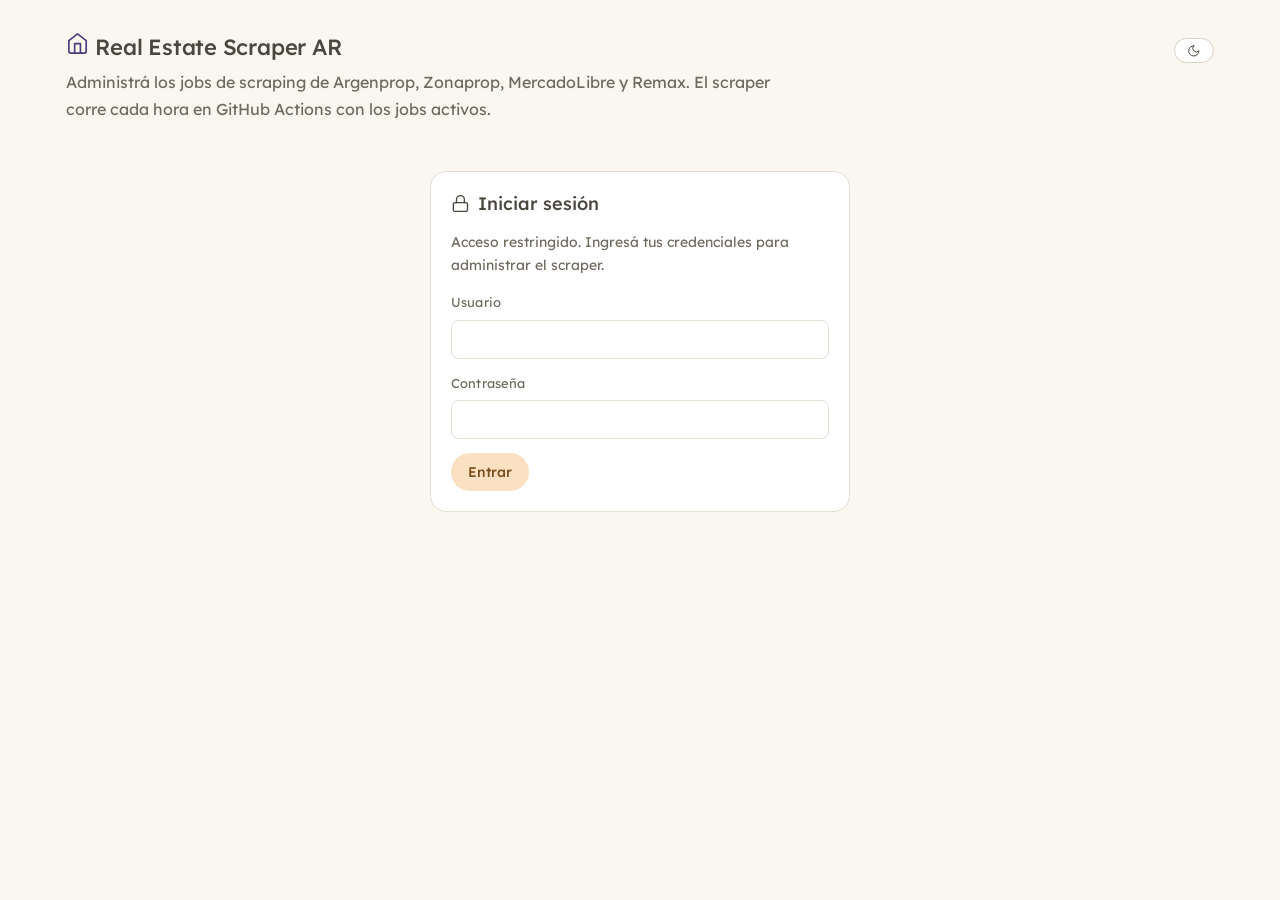
==== commit 674b0f9d: "Buscar: la sección "Texto y origen" arranca colapsada Todas las secciones de filtros quedan comprimi" ====
--- a/web/index.html
+++ b/web/index.html
@@ -75,6 +75,15 @@
     <button id="new-job" class="btn primary"><span data-icon="plus"></span> Nuevo job</button>
     <button id="run-now" class="btn"><span data-icon="play"></span> Ejecutar scraper ahora</button>
     <span class="info" tabindex="0" data-tip="Los cambios se guardan solos al crear, editar, detener o eliminar un job. El cron corre cada hora y ejecuta los jobs activos que ya hayan cumplido su frecuencia. Si disparás dos jobs a la vez, el segundo espera en cola (no corren en paralelo para no pisarse los datos)."></span>
+    <label class="sort-ctl">Ordenar
+      <select id="job-sort">
+        <option value="default">por defecto</option>
+        <option value="portal">por portal</option>
+        <option value="operacion">por operación (alquiler / compra)</option>
+        <option value="zona">por zona</option>
+        <option value="estado">por estado (activos primero)</option>
+      </select>
+    </label>
     <span id="jobs-status" class="status"></span>
   </div>
   <div id="run-flow" class="card hidden"></div>
@@ -396,7 +405,7 @@
   <div class="card search-card">
     <h3><span class="ic-h" data-icon="search"></span> Buscar en los avisos guardados</h3>
 
-    <details class="form-section filter-sec" open>
+    <details class="form-section filter-sec">
       <summary><h3><span class="ic-h" data-icon="search"></span> Texto y origen</h3><span class="summary-hint"><span data-icon="chevron-down"></span></span></summary>
       <div class="grid">
         <label>Contiene el texto
--- a/web/styles.css
+++ b/web/styles.css
@@ -56,6 +56,9 @@
   --op-buy-ink: #5E4F8E;
   --op-buy-line: #D3CAEA;
 
+  /* --- Elevación al pasar el mouse (sutil, tinte cálido de acento) --- */
+  --card-lift-shadow: 0 12px 26px -14px rgba(74, 62, 122, 0.30);
+
   /* --- Radios / espaciado / movimiento --- */
   --r-sm: 8px;
   --r-md: 12px;
@@ -111,6 +114,8 @@
   --op-buy-bg: #312B47;
   --op-buy-ink: #C3B7E8;
   --op-buy-line: #463D63;
+
+  --card-lift-shadow: 0 14px 30px -14px rgba(0, 0, 0, 0.60);
 
   color-scheme: dark;
 }
@@ -432,9 +437,8 @@
   border-radius: var(--r-lg);
   margin-bottom: 10px;
   overflow: hidden;
-  transition: border-color var(--dur) var(--ease);
-}
-.job-card:hover { border-color: var(--border-strong); }
+  transition: border-color var(--dur) var(--ease), transform var(--dur) var(--ease), box-shadow var(--dur) var(--ease);
+}
 .job-card.disabled { opacity: 0.62; }
 .job-card summary {
   display: flex;
@@ -504,10 +508,12 @@
 .row-rank { font-weight: 600; color: var(--accent); margin-right: 2px; }
 .detail-badges { display: flex; flex-wrap: wrap; gap: 4px; margin: 4px 0 2px; }
 
-/* Toggle de vista lista/cards: control segmentado compacto. */
+/* Toggle de vista lista/cards: control segmentado, alineado con los botones
+   de la barra (misma altura y radio de píldora). */
 .view-toggle {
   display: inline-flex;
-  border: 1px solid var(--border);
+  align-self: center;
+  border: 1px solid var(--border-strong);
   border-radius: var(--r-pill);
   overflow: hidden;
   background: var(--card);
@@ -516,14 +522,14 @@
   display: inline-flex;
   align-items: center;
   justify-content: center;
-  padding: 6px 12px;
+  padding: 9px 13px;
   border: none;
   background: transparent;
   color: var(--text-faint);
   cursor: pointer;
   transition: background var(--dur) var(--ease), color var(--dur) var(--ease);
 }
-.vt-btn + .vt-btn { border-left: 1px solid var(--border); }
+.vt-btn + .vt-btn { border-left: 1px solid var(--border-strong); }
 .vt-btn .ic { width: 17px; height: 17px; }
 .vt-btn:hover { color: var(--text-soft); }
 .vt-btn.on { background: var(--accent-soft); color: var(--accent-strong); }
@@ -789,10 +795,20 @@
   border-radius: var(--r-lg);
   overflow: hidden;
   cursor: pointer;
-  transition: border-color var(--dur) var(--ease), transform var(--dur) var(--ease);
-}
-.top-card:hover { border-color: var(--border-strong); transform: translateY(-3px); }
-@media (prefers-reduced-motion: reduce) { .top-card:hover { transform: none; } }
+  transition: border-color var(--dur) var(--ease), transform var(--dur) var(--ease), box-shadow var(--dur) var(--ease);
+}
+/* Efecto al pasar el mouse: la card se eleva con una sombra suave. Unificado
+   para las tarjetas de contenido (avisos, jobs, corridas). */
+.top-card:hover,
+.job-card:hover,
+.run-card:hover {
+  border-color: var(--border-strong);
+  transform: translateY(-4px);
+  box-shadow: var(--card-lift-shadow);
+}
+@media (prefers-reduced-motion: reduce) {
+  .top-card:hover, .job-card:hover, .run-card:hover { transform: none; }
+}
 tr.result-row { cursor: pointer; transition: background var(--dur) var(--ease); }
 tr.result-row:hover { background: var(--surface-soft); }
 .top-thumb { position: relative; height: 140px; background: var(--surface-soft); }
@@ -890,9 +906,8 @@
   border-radius: var(--r-lg);
   margin-bottom: 8px;
   overflow: hidden;
-  transition: border-color var(--dur) var(--ease);
-}
-.run-card:hover { border-color: var(--border-strong); }
+  transition: border-color var(--dur) var(--ease), transform var(--dur) var(--ease), box-shadow var(--dur) var(--ease);
+}
 .run-card summary {
   display: flex;
   align-items: center;
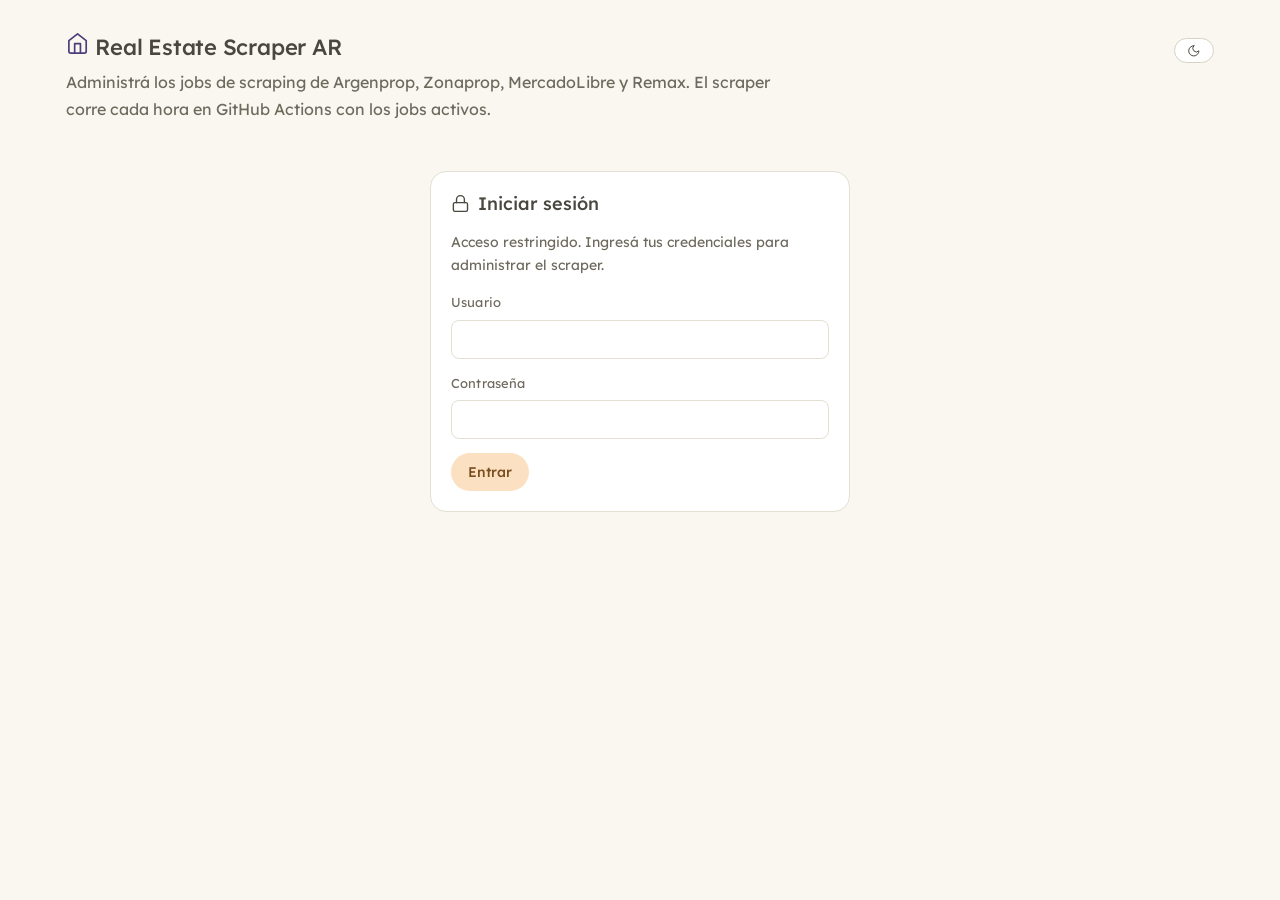
==== commit 2d0f3ee2: "Excluir lotes/terrenos y clasificar operación por título 1) jobs.json: agrego "lote" y "terreno" a k" ====
--- a/web/index.html
+++ b/web/index.html
@@ -74,6 +74,9 @@
   <div class="toolbar">
     <button id="new-job" class="btn primary"><span data-icon="plus"></span> Nuevo job</button>
     <button id="run-now" class="btn"><span data-icon="play"></span> Ejecutar scraper ahora</button>
+    <span class="tb-sep" aria-hidden="true"></span>
+    <button id="enable-all" class="btn small"><span data-icon="play"></span> Activar todos</button>
+    <button id="disable-all" class="btn small"><span data-icon="stop"></span> Detener todos</button>
     <span class="info" tabindex="0" data-tip="Los cambios se guardan solos al crear, editar, detener o eliminar un job. El cron corre cada hora y ejecuta los jobs activos que ya hayan cumplido su frecuencia. Si disparás dos jobs a la vez, el segundo espera en cola (no corren en paralelo para no pisarse los datos)."></span>
     <label class="sort-ctl">Ordenar
       <select id="job-sort">
@@ -327,6 +330,8 @@
           <button type="button" class="chip" data-kw="ph">PH</button>
           <button type="button" class="chip" data-kw="sin ascensor">sin ascensor</button>
           <button type="button" class="chip" data-kw="comercial">comercial</button>
+          <button type="button" class="chip" data-kw="lote">lote</button>
+          <button type="button" class="chip" data-kw="terreno">terreno</button>
           <button type="button" class="chip" data-kw="galpón">galpón</button>
           <button type="button" class="chip" data-kw="cochera fija">cochera fija</button>
         </div>
--- a/web/styles.css
+++ b/web/styles.css
@@ -533,6 +533,46 @@
 .vt-btn .ic { width: 17px; height: 17px; }
 .vt-btn:hover { color: var(--text-soft); }
 .vt-btn.on { background: var(--accent-soft); color: var(--accent-strong); }
+
+/* Separador vertical fino entre grupos de botones de una barra. */
+.tb-sep {
+  width: 1px;
+  align-self: stretch;
+  min-height: 22px;
+  background: var(--border);
+  margin: 0 4px;
+}
+
+/* Control "Ordenar": combo compacto y prolijo (flecha propia, píldora). */
+.sort-ctl {
+  display: inline-flex;
+  align-items: center;
+  gap: 7px;
+  font-size: 13px;
+  color: var(--text-soft);
+}
+.sort-ctl select {
+  font-family: inherit;
+  font-size: 13.5px;
+  color: var(--text);
+  padding: 8px 32px 8px 13px;
+  border: 1px solid var(--border-strong);
+  border-radius: var(--r-pill);
+  background-color: var(--card);
+  background-image: url("data:image/svg+xml;utf8,<svg xmlns='http://www.w3.org/2000/svg' width='16' height='16' viewBox='0 0 24 24' fill='none' stroke='%238A8577' stroke-width='2' stroke-linecap='round' stroke-linejoin='round'><polyline points='6 9 12 15 18 9'/></svg>");
+  background-repeat: no-repeat;
+  background-position: right 11px center;
+  cursor: pointer;
+  -webkit-appearance: none;
+  appearance: none;
+  max-width: 240px;
+  transition: border-color var(--dur) var(--ease);
+}
+.sort-ctl select:hover { border-color: var(--text-faint); }
+.sort-ctl select:focus-visible { outline: 2px solid var(--accent); outline-offset: 2px; }
+:root[data-theme="dark"] .sort-ctl select {
+  background-image: url("data:image/svg+xml;utf8,<svg xmlns='http://www.w3.org/2000/svg' width='16' height='16' viewBox='0 0 24 24' fill='none' stroke='%23ABA492' stroke-width='2' stroke-linecap='round' stroke-linejoin='round'><polyline points='6 9 12 15 18 9'/></svg>");
+}
 
 .chip-row { display: flex; flex-wrap: wrap; gap: 6px; margin: 8px 0 16px; }
 .chip {
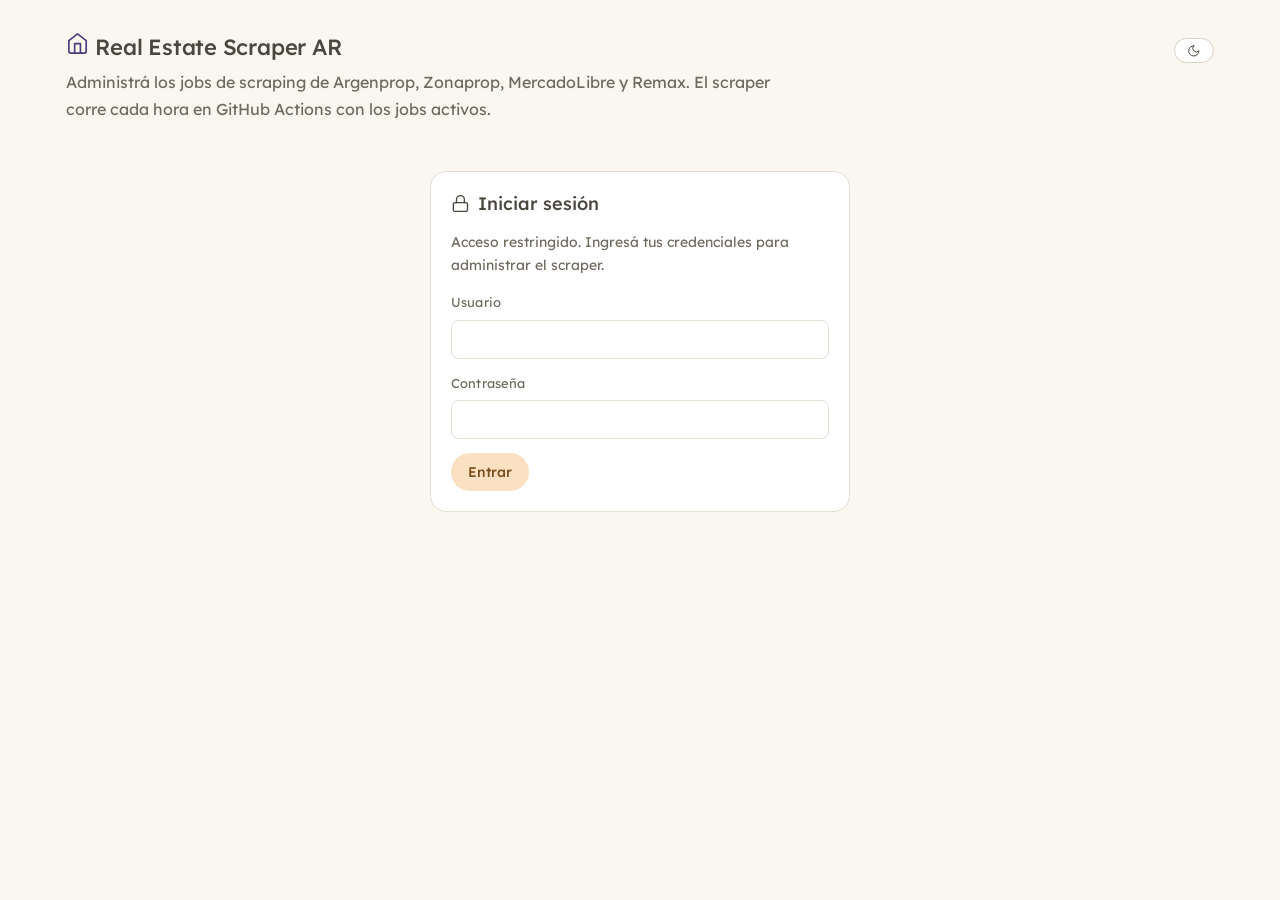
==== commit 8642ce3a: "Favicon: casita en color de acento para identificar la pestaña del scraper La app no tenía ícono (la" ====
--- a/web/index.html
+++ b/web/index.html
@@ -4,6 +4,9 @@
 <meta charset="UTF-8">
 <meta name="viewport" content="width=device-width, initial-scale=1.0">
 <title>Real Estate Scraper AR — Administración</title>
+<!-- Favicon: casita en color de acento, para reconocer la pestaña del scraper -->
+<link rel="icon" href="data:image/svg+xml,%3Csvg xmlns='http://www.w3.org/2000/svg' viewBox='0 0 32 32'%3E%3Crect width='32' height='32' rx='7' fill='%234A3E7A'/%3E%3Cpath d='M6 15.5 L16 6.5 L26 15.5' fill='none' stroke='%23fff' stroke-width='2.4' stroke-linecap='round' stroke-linejoin='round'/%3E%3Cpath d='M8.5 14.5 V25 H23.5 V14.5' fill='none' stroke='%23fff' stroke-width='2.4' stroke-linejoin='round'/%3E%3Crect x='13.5' y='18.5' width='5' height='6.5' rx='0.6' fill='%23fff'/%3E%3C/svg%3E">
+<link rel="apple-touch-icon" href="data:image/svg+xml,%3Csvg xmlns='http://www.w3.org/2000/svg' viewBox='0 0 32 32'%3E%3Crect width='32' height='32' rx='7' fill='%234A3E7A'/%3E%3Cpath d='M6 15.5 L16 6.5 L26 15.5' fill='none' stroke='%23fff' stroke-width='2.4' stroke-linecap='round' stroke-linejoin='round'/%3E%3Cpath d='M8.5 14.5 V25 H23.5 V14.5' fill='none' stroke='%23fff' stroke-width='2.4' stroke-linejoin='round'/%3E%3Crect x='13.5' y='18.5' width='5' height='6.5' rx='0.6' fill='%23fff'/%3E%3C/svg%3E">
 <link rel="preconnect" href="https://fonts.googleapis.com">
 <link rel="preconnect" href="https://fonts.gstatic.com" crossorigin>
 <link href="https://fonts.googleapis.com/css2?family=Lexend:wght@400;500&family=JetBrains+Mono:wght@400;500&display=swap" rel="stylesheet">
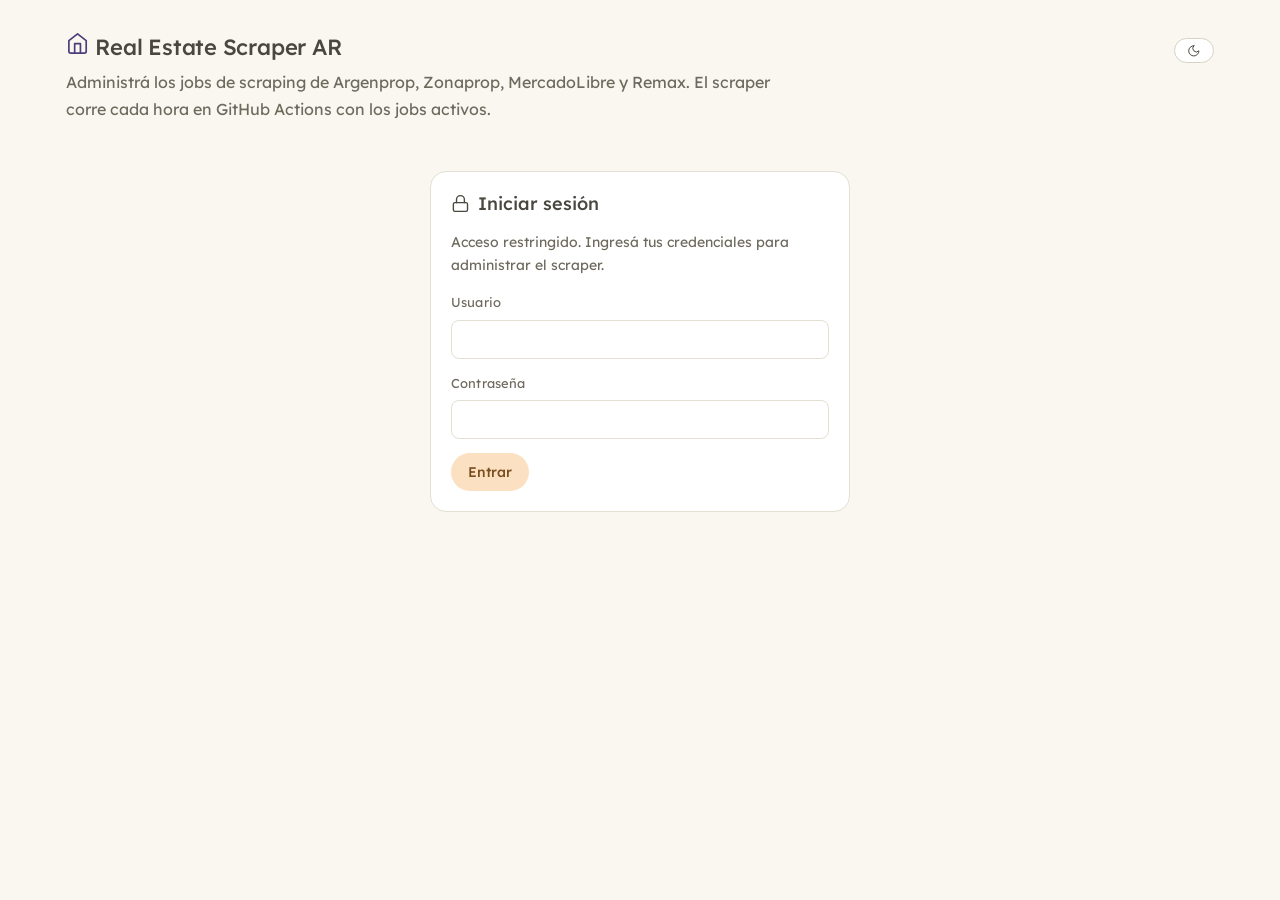
==== commit a3951408: "Pestaña Conexión: token movido + panel de consumo (ScraperAPI + Actions) - Nueva pestaña "Conexión" " ====
--- a/web/index.html
+++ b/web/index.html
@@ -45,23 +45,6 @@
 <!-- App (visible solo tras el login) -->
 <div id="app" class="hidden">
 
-<details id="auth-details" class="card auth-details">
-  <summary>
-    <span id="auth-dot" class="dot red"></span>
-    <span id="auth-summary-text">Sin conexión con GitHub</span>
-    <span class="summary-hint">detalles <span data-icon="chevron-down"></span></span>
-  </summary>
-  <div class="details-body">
-    <p>Necesitás un <a href="https://github.com/settings/personal-access-tokens/new" target="_blank" rel="noopener">fine-grained personal access token</a> con acceso a <strong>este repositorio</strong> y permisos: <code>Contents: Read and write</code> y <code>Actions: Read and write</code>. Se guarda solo en tu navegador (localStorage).</p>
-    <div class="row">
-      <input type="password" id="token-input" placeholder="github_pat_...">
-      <button id="token-save" class="btn primary">Conectar</button>
-      <button id="token-clear" class="btn danger hidden">Desconectar</button>
-    </div>
-    <p id="auth-status" class="status"></p>
-  </div>
-</details>
-
 <nav id="tabs" class="hidden">
   <button class="tab active" data-tab="jobs"><span data-icon="settings"></span> Jobs</button>
   <button class="tab" data-tab="top"><span data-icon="star"></span> Top 5</button>
@@ -69,6 +52,7 @@
   <button class="tab" data-tab="fav"><span data-icon="heart"></span> Me gustan</button>
   <button class="tab" data-tab="risk"><span data-icon="shield"></span> Riesgo</button>
   <button class="tab" data-tab="runs"><span data-icon="clock"></span> Corridas</button>
+  <button class="tab" data-tab="conexion"><span data-icon="plug"></span> Conexión</button>
 </nav>
 
 <main class="hidden" id="main">
@@ -654,6 +638,42 @@
   <div class="row"><button id="runs-more" class="btn hidden"><span data-icon="chevron-down"></span> Cargar más corridas</button></div>
 </section>
 
+<section id="tab-conexion" class="tab-panel hidden">
+  <details id="auth-details" class="card auth-details" open>
+    <summary>
+      <span id="auth-dot" class="dot red"></span>
+      <span id="auth-summary-text">Sin conexión con GitHub</span>
+      <span class="summary-hint">detalles <span data-icon="chevron-down"></span></span>
+    </summary>
+    <div class="details-body">
+      <p>Para <strong>ver</strong> los avisos no hace falta nada (el repo es público). Para <strong>editar/ejecutar</strong> jobs o guardar favoritos, conectá un <a href="https://github.com/settings/personal-access-tokens/new" target="_blank" rel="noopener">fine-grained personal access token</a> con acceso a <strong>este repositorio</strong> y permisos <code>Contents: Read and write</code> y <code>Actions: Read and write</code>. Se guarda solo en tu navegador (localStorage).</p>
+      <div class="row">
+        <input type="password" id="token-input" placeholder="github_pat_...">
+        <button id="token-save" class="btn primary">Conectar</button>
+        <button id="token-clear" class="btn danger hidden">Desconectar</button>
+      </div>
+      <p id="auth-status" class="status"></p>
+    </div>
+  </details>
+
+  <div class="card usage-card">
+    <div class="usage-head">
+      <h3><span class="ic-h" data-icon="gauge"></span> Consumo</h3>
+      <button id="usage-refresh" class="btn small"><span data-icon="refresh"></span> Actualizar</button>
+    </div>
+
+    <div class="usage-block">
+      <div class="usage-title"><span data-icon="zap"></span> ScraperAPI · créditos del mes</div>
+      <div id="usage-scraper"><p class="status">Cargando…</p></div>
+    </div>
+
+    <div class="usage-block">
+      <div class="usage-title"><span data-icon="settings"></span> GitHub Actions · uso del scraper</div>
+      <div id="usage-actions"><p class="status">Cargando…</p></div>
+    </div>
+  </div>
+</section>
+
 </main>
 
 <footer>
--- a/web/styles.css
+++ b/web/styles.css
@@ -573,6 +573,43 @@
 :root[data-theme="dark"] .sort-ctl select {
   background-image: url("data:image/svg+xml;utf8,<svg xmlns='http://www.w3.org/2000/svg' width='16' height='16' viewBox='0 0 24 24' fill='none' stroke='%23ABA492' stroke-width='2' stroke-linecap='round' stroke-linejoin='round'><polyline points='6 9 12 15 18 9'/></svg>");
 }
+
+/* Modo lectura (sin token): se oculta lo que escribe; se puede ver todo. */
+body.read-only #new-job,
+body.read-only #run-now,
+body.read-only #enable-all,
+body.read-only #disable-all,
+body.read-only #clear-history,
+body.read-only #crime-refresh { display: none; }
+
+/* ---------- Consumo (pestaña Conexión) ---------- */
+.usage-card { display: flex; flex-direction: column; gap: 20px; }
+.usage-head { display: flex; align-items: center; justify-content: space-between; gap: 12px; }
+.usage-head h3 { margin: 0; }
+.usage-block { display: flex; flex-direction: column; gap: 8px; }
+.usage-title {
+  display: flex; align-items: center; gap: 7px;
+  font-size: 13px; font-weight: 500; color: var(--text-soft);
+  text-transform: uppercase; letter-spacing: 0.04em;
+}
+.usage-title .ic { width: 15px; height: 15px; color: var(--accent); }
+.usage-bar {
+  height: 12px; border-radius: var(--r-pill);
+  background: var(--surface-soft); border: 1px solid var(--border);
+  overflow: hidden;
+}
+.usage-fill { height: 100%; border-radius: var(--r-pill); transition: width var(--dur) var(--ease); }
+.usage-fill.ok { background: var(--success); }
+.usage-fill.warn { background: var(--warn); }
+.usage-fill.bad { background: var(--danger); }
+.usage-nums { font-size: 14px; color: var(--text-soft); }
+.usage-big { font-size: 26px; font-weight: 600; color: var(--text); margin-right: 4px; }
+.usage-of { color: var(--text-faint); }
+.usage-sub { font-size: 12.5px; color: var(--text-faint); line-height: 1.5; }
+.usage-svg { width: 100%; max-width: 340px; height: auto; margin-top: 2px; }
+.usage-svg .ubar { fill: var(--accent); opacity: 0.85; }
+.usage-svg .ubar:hover { opacity: 1; }
+.usage-svg .ubar-lbl { fill: var(--text-faint); font-size: 8px; text-anchor: middle; }
 
 .chip-row { display: flex; flex-wrap: wrap; gap: 6px; margin: 8px 0 16px; }
 .chip {
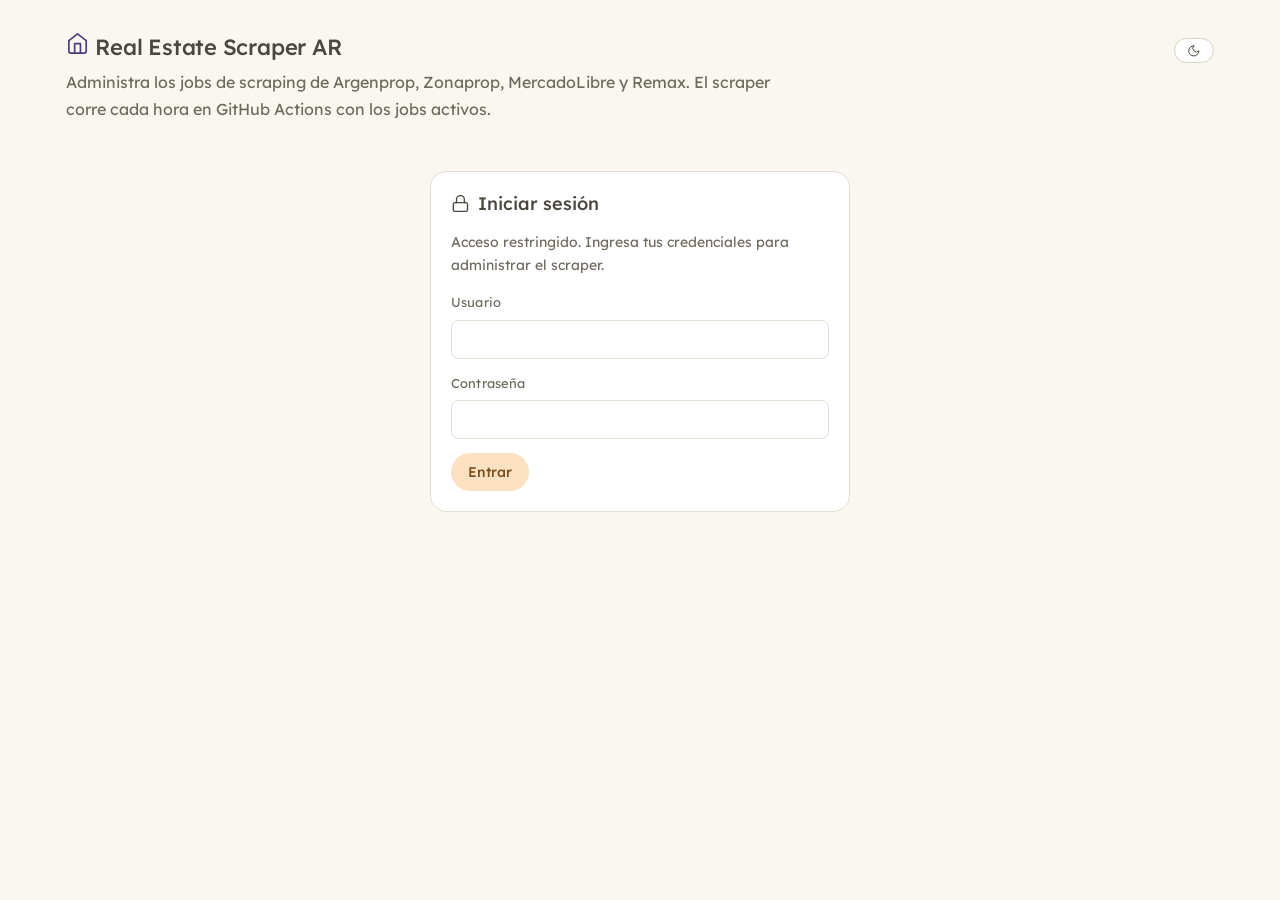
==== commit fcac00f5: "Español latinoamericano neutro (tú) en todo el texto visible Se reemplazó el voseo argentino por for" ====
--- a/web/index.html
+++ b/web/index.html
@@ -21,13 +21,13 @@
       <button id="gate-logout" class="btn small hidden" title="Cerrar sesión"><span data-icon="log-out"></span> Salir</button>
     </div>
   </div>
-  <p class="subtitle">Administrá los jobs de scraping de Argenprop, Zonaprop, MercadoLibre y Remax. El scraper corre cada hora en GitHub Actions con los jobs activos.</p>
+  <p class="subtitle">Administra los jobs de scraping de Argenprop, Zonaprop, MercadoLibre y Remax. El scraper corre cada hora en GitHub Actions con los jobs activos.</p>
 </header>
 
 <!-- Pantalla de login -->
 <section id="login-section" class="card login-card hidden">
   <h2><span data-icon="lock"></span> Iniciar sesión</h2>
-  <p class="status">Acceso restringido. Ingresá tus credenciales para administrar el scraper.</p>
+  <p class="status">Acceso restringido. Ingresa tus credenciales para administrar el scraper.</p>
   <form id="login-form">
     <label>Usuario
       <input type="text" id="login-user" autocomplete="username" required>
@@ -64,7 +64,7 @@
     <span class="tb-sep" aria-hidden="true"></span>
     <button id="enable-all" class="btn small"><span data-icon="play"></span> Activar todos</button>
     <button id="disable-all" class="btn small"><span data-icon="stop"></span> Detener todos</button>
-    <span class="info" tabindex="0" data-tip="Los cambios se guardan solos al crear, editar, detener o eliminar un job. El cron corre cada hora y ejecuta los jobs activos que ya hayan cumplido su frecuencia. Si disparás dos jobs a la vez, el segundo espera en cola (no corren en paralelo para no pisarse los datos)."></span>
+    <span class="info" tabindex="0" data-tip="Los cambios se guardan solos al crear, editar, detener o eliminar un job. El cron corre cada hora y ejecuta los jobs activos que ya hayan cumplido su frecuencia. Si disparas dos jobs a la vez, el segundo espera en cola (no corren en paralelo para no pisarse los datos)."></span>
     <label class="sort-ctl">Ordenar
       <select id="job-sort">
         <option value="default">por defecto</option>
@@ -100,7 +100,7 @@
             </select>
           </label>
           <label>Operación
-            <span class="info" tabindex="0" data-tip="Alquiler o compra (venta). Importante: la operación real la define la URL que pegues (buscá 'alquiler' o 'venta' en el portal); este campo etiqueta el job y te permite filtrar por operación en la pestaña Buscar."></span>
+            <span class="info" tabindex="0" data-tip="Alquiler o compra (venta). Importante: la operación real la define la URL que pegues (busca 'alquiler' o 'venta' en el portal); este campo etiqueta el job y te permite filtrar por operación en la pestaña Buscar."></span>
             <select id="f-operation">
               <option value="alquiler">Alquiler</option>
               <option value="venta">Compra (venta)</option>
@@ -127,13 +127,13 @@
             </select>
           </label>
           <label id="wrap-zone">Zona
-            <span class="info" tabindex="0" data-tip="Barrio o ciudad, en minúsculas y con guiones (ej: palermo, villa-urquiza, olivos, la-lucila). Elegí una del menú o escribí otra. Para zonas del GBA (Vicente López: Olivos, La Lucila, Florida…) algunos portales piden la URL exacta: si el menú no trae resultados, usá 'Pegar URL'. En Remax la zona se elige en el sitio."></span>
+            <span class="info" tabindex="0" data-tip="Barrio o ciudad, en minúsculas y con guiones (ej: palermo, villa-urquiza, olivos, la-lucila). Elige una del menú o escribe otra. Para zonas del GBA (Vicente López: Olivos, La Lucila, Florida…) algunos portales piden la URL exacta: si el menú no trae resultados, usa 'Pegar URL'. En Remax la zona se elige en el sitio."></span>
             <input type="text" id="f-zone" placeholder="palermo" list="dl-zones">
             <div id="zone-security" class="zone-sec"></div>
           </label>
         </div>
         <label>URL de búsqueda del portal
-          <span class="info" tabindex="0" data-tip="La URL exacta que el scraper visita cada hora. Con 'Armar con menús' se genera sola; con 'Pegar URL' copiala desde el portal con los filtros del sitio aplicados."></span>
+          <span class="info" tabindex="0" data-tip="La URL exacta que el scraper visita cada hora. Con 'Armar con menús' se genera sola; con 'Pegar URL' cópiala desde el portal con los filtros del sitio aplicados."></span>
           <input type="url" id="f-url" required placeholder="https://...">
           <small id="site-hint"></small>
         </label>
@@ -190,7 +190,7 @@
             <input type="number" id="f-offset" min="0" max="23" placeholder="0–23 (vacío = ya)">
           </label>
           <label>Activo
-            <span class="info" tabindex="0" data-tip="Los jobs detenidos quedan guardados pero no corren en el cron. Igual podés ejecutarlos puntualmente con su botón 'Ejecutar ahora'."></span>
+            <span class="info" tabindex="0" data-tip="Los jobs detenidos quedan guardados pero no corren en el cron. Igual puedes ejecutarlos puntualmente con su botón 'Ejecutar ahora'."></span>
             <select id="f-enabled">
               <option value="true">Sí</option>
               <option value="false">No (detenido)</option>
@@ -203,7 +203,7 @@
         <h3><span class="ic-h" data-icon="banknote"></span> Precio</h3>
         <div class="grid">
           <label>Moneda
-            <span class="info" tabindex="0" data-tip="En Argentina los ALQUILERES se publican casi siempre en pesos (ARS) y las VENTAS en dólares (USD). Los alquileres temporarios suelen estar en USD. Si elegís una moneda, los avisos publicados en la otra se descartan."></span>
+            <span class="info" tabindex="0" data-tip="En Argentina los ALQUILERES se publican casi siempre en pesos (ARS) y las VENTAS en dólares (USD). Los alquileres temporarios suelen estar en USD. Si eliges una moneda, los avisos publicados en la otra se descartan."></span>
             <select id="f-currency">
               <option value="">Cualquiera</option>
               <option value="ARS">ARS (pesos)</option>
@@ -211,7 +211,7 @@
             </select>
           </label>
           <label>Precio mínimo
-            <span class="info" tabindex="0" data-tip="Precio mínimo en la moneda elegida. Útil para descartar avisos mal cargados o con precio simbólico. Dejalo vacío si no lo necesitás."></span>
+            <span class="info" tabindex="0" data-tip="Precio mínimo en la moneda elegida. Útil para descartar avisos mal cargados o con precio simbólico. Déjalo vacío si no lo necesitas."></span>
             <input type="number" id="f-min-price" min="0" placeholder="ej. 300000">
           </label>
           <label>Precio máximo
@@ -236,7 +236,7 @@
             <input type="number" id="f-min-rooms" min="1" placeholder="ej. 2" list="dl-rooms">
           </label>
           <label>Ambientes máx.
-            <span class="info" tabindex="0" data-tip="Tope de ambientes, por si no querés propiedades muy grandes. Dejalo vacío si no te importa."></span>
+            <span class="info" tabindex="0" data-tip="Tope de ambientes, por si no quieres propiedades muy grandes. Déjalo vacío si no te importa."></span>
             <input type="number" id="f-max-rooms" min="1" list="dl-rooms">
           </label>
           <label>Dormitorios mín.
@@ -244,7 +244,7 @@
             <input type="number" id="f-min-bedrooms" min="1" list="dl-bedrooms">
           </label>
           <label>Baños mín.
-            <span class="info" tabindex="0" data-tip="Cantidad mínima de baños (dato estructurado del aviso). El TIPO de baño (en suite, toilette, con bañera…) no viene como dato aparte: filtralo con los chips de abajo, que buscan esas palabras en el aviso."></span>
+            <span class="info" tabindex="0" data-tip="Cantidad mínima de baños (dato estructurado del aviso). El TIPO de baño (en suite, toilette, con bañera…) no viene como dato aparte: fíltralo con los chips de abajo, que buscan esas palabras en el aviso."></span>
             <input type="number" id="f-min-bathrooms" min="1" list="dl-baths">
           </label>
           <label>Superficie mín. (m²)
@@ -253,7 +253,7 @@
           </label>
         </div>
         <label class="baths-help">Tipo de baño (se busca por texto en el aviso)
-          <span class="info" tabindex="0" data-tip="En Argentina: 'baño completo' = inodoro + lavatorio + bidet + ducha o bañadera (el bidet es estándar). 'Toilette' o medio baño = solo inodoro y lavatorio, sin ducha. 'En suite' = baño privado dentro del dormitorio. Tocá un chip para agregarlo a las palabras que DEBE contener."></span>
+          <span class="info" tabindex="0" data-tip="En Argentina: 'baño completo' = inodoro + lavatorio + bidet + ducha o bañadera (el bidet es estándar). 'Toilette' o medio baño = solo inodoro y lavatorio, sin ducha. 'En suite' = baño privado dentro del dormitorio. Toca un chip para agregarlo a las palabras que DEBE contener."></span>
         </label>
         <div class="chip-row" data-target="f-kw-include">
           <button type="button" class="chip" data-kw="en suite">en suite</button>
@@ -269,7 +269,7 @@
       <div class="form-section sec-kw">
         <h3><span class="ic-h" data-icon="type"></span> Palabras clave</h3>
         <label>Palabras deseadas — al menos una (separadas por coma)
-          <span class="info" tabindex="0" data-tip="El aviso pasa si su título o dirección contiene AL MENOS UNA de estas palabras. OJO: solo se busca en el título y la dirección, no en la descripción del aviso (el scraper no la baja), así que datos como el tipo de baño ('toilette') casi nunca aparecen acá — para cantidad de baños usá 'Baños mín.'. Tocá los chips o escribí las tuyas separadas por coma."></span>
+          <span class="info" tabindex="0" data-tip="El aviso pasa si su título o dirección contiene AL MENOS UNA de estas palabras. OJO: solo se busca en el título y la dirección, no en la descripción del aviso (el scraper no la baja), así que datos como el tipo de baño ('toilette') casi nunca aparecen acá — para cantidad de baños usa 'Baños mín.'. Toca los chips o escribe las tuyas separadas por coma."></span>
           <input type="text" id="f-kw-include" placeholder="balcón, luminoso">
         </label>
         <div class="chip-row" data-target="f-kw-include">
@@ -341,10 +341,10 @@
 <section id="tab-top" class="tab-panel hidden">
   <div class="card form-section sec-basic">
     <h3><span class="ic-h" data-icon="sliders"></span> Criterios del ranking
-      <span class="info" tabindex="0" data-tip="Vos definís qué hace 'mejor' a una propiedad y el Top 5 se rearma al instante con los avisos guardados. 'Para vivir' prioriza por tipo de propiedad: 3 dormitorios (una casa banca 2; PH y depto piden 3), 4+ ambientes, patio/jardín en casa y PH, y que la zona/barrio sean seguros según los datos oficiales de delito. Los precios solo se comparan entre avisos de la misma moneda. Tus preferencias quedan guardadas en este navegador."></span>
+      <span class="info" tabindex="0" data-tip="Tú defines qué hace 'mejor' a una propiedad y el Top 5 se rearma al instante con los avisos guardados. 'Para vivir' prioriza por tipo de propiedad: 3 dormitorios (una casa banca 2; PH y depto piden 3), 4+ ambientes, patio/jardín en casa y PH, y que la zona/barrio sean seguros según los datos oficiales de delito. Los precios solo se comparan entre avisos de la misma moneda. Tus preferencias quedan guardadas en este navegador."></span>
     </h3>
     <div class="grid">
-      <label>Qué es "mejor" para vos
+      <label>Qué es "mejor" para ti
         <select id="t-criteria">
           <option value="livable">Para vivir (dormitorios, ambientes, patio y seguridad)</option>
           <option value="balanced">Balanceado (precio 50% + superficie 30% + ambientes 20%)</option>
@@ -490,7 +490,7 @@
           </select>
         </label>
         <label>Señales de riesgo
-          <span class="info" tabindex="0" data-tip="Filtrá por las advertencias automáticas y las tuyas. 'Ocultar riesgo alto' esconde los avisos con alguna señal roja (precio anzuelo, publicación eterna, frase de alerta, zona de inseguridad alta)."></span>
+          <span class="info" tabindex="0" data-tip="Filtra por las advertencias automáticas y las tuyas. 'Ocultar riesgo alto' esconde los avisos con alguna señal roja (precio anzuelo, publicación eterna, frase de alerta, zona de inseguridad alta)."></span>
           <select id="s-risk">
             <option value="">Mostrar todo</option>
             <option value="flagged">Solo con señales</option>
@@ -551,7 +551,7 @@
 
   <div class="card">
     <h3><span class="ic-h" data-icon="map-pin"></span> Mapa de inseguridad
-      <span class="info" tabindex="0" data-tip="CABA coloreada por delitos según los datos abiertos del GCBA (Mapa del Delito). Cambiá entre vista por comuna (delitos cada 100.000 habitantes) y por barrio (total de registros). Tocá una zona para ver el desglose de delitos y la evolución por año. Se actualiza una vez por mes."></span>
+      <span class="info" tabindex="0" data-tip="CABA coloreada por delitos según los datos abiertos del GCBA (Mapa del Delito). Cambia entre vista por comuna (delitos cada 100.000 habitantes) y por barrio (total de registros). Toca una zona para ver el desglose de delitos y la evolución por año. Se actualiza una vez por mes."></span>
     </h3>
     <div class="map-controls">
       <div class="seg" id="map-mode">
@@ -577,8 +577,8 @@
   </div>
 
   <div class="card form-section sec-feat">
-    <h3><span class="ic-h" data-icon="map-pin"></span> Mapa de seguridad por zona (lo mantenés vos)
-      <span class="info" tabindex="0" data-tip="No existe una fuente pública y confiable de inseguridad por barrio, así que este mapa lo armás vos según lo que conocés. La app marca cada aviso cuya dirección o barrio coincida con una zona cargada acá. Se guarda en data/zones.json del repo."></span>
+    <h3><span class="ic-h" data-icon="map-pin"></span> Mapa de seguridad por zona (lo mantienes tú)
+      <span class="info" tabindex="0" data-tip="No existe una fuente pública y confiable de inseguridad por barrio, así que este mapa lo armas tú según lo que conoces. La app marca cada aviso cuya dirección o barrio coincida con una zona cargada acá. Se guarda en data/zones.json del repo."></span>
     </h3>
     <div class="row">
       <input type="text" id="zone-name" placeholder="barrio o zona (ej: constitución)" style="flex:2">
@@ -599,7 +599,7 @@
   <div class="card modal-card">
     <h3><span class="ic-h" data-icon="pencil"></span> Tu nota sobre esta propiedad</h3>
     <p class="status" id="note-target"></p>
-    <label>Nivel que le ponés vos
+    <label>Nivel que le pones tú
       <select id="note-level">
         <option value="">Sin nivel (solo nota)</option>
         <option value="high">Riesgo alto</option>
@@ -646,7 +646,7 @@
       <span class="summary-hint">detalles <span data-icon="chevron-down"></span></span>
     </summary>
     <div class="details-body">
-      <p>Para <strong>ver</strong> los avisos no hace falta nada (el repo es público). Para <strong>editar/ejecutar</strong> jobs o guardar favoritos, conectá un <a href="https://github.com/settings/personal-access-tokens/new" target="_blank" rel="noopener">fine-grained personal access token</a> con acceso a <strong>este repositorio</strong> y permisos <code>Contents: Read and write</code> y <code>Actions: Read and write</code>. Se guarda solo en tu navegador (localStorage).</p>
+      <p>Para <strong>ver</strong> los avisos no hace falta nada (el repo es público). Para <strong>editar/ejecutar</strong> jobs o guardar favoritos, conecta un <a href="https://github.com/settings/personal-access-tokens/new" target="_blank" rel="noopener">fine-grained personal access token</a> con acceso a <strong>este repositorio</strong> y permisos <code>Contents: Read and write</code> y <code>Actions: Read and write</code>. Se guarda solo en tu navegador (localStorage).</p>
       <div class="row">
         <input type="password" id="token-input" placeholder="github_pat_...">
         <button id="token-save" class="btn primary">Conectar</button>
@@ -677,7 +677,7 @@
 </main>
 
 <footer>
-  <p>Los jobs se guardan en <code>jobs.json</code> del repo. El scraper corre cada hora (cron de GitHub Actions) y también podés dispararlo al instante con "Ejecutar ahora".</p>
+  <p>Los jobs se guardan en <code>jobs.json</code> del repo. El scraper corre cada hora (cron de GitHub Actions) y también puedes dispararlo al instante con "Ejecutar ahora".</p>
 </footer>
 
 </div><!-- /app -->
--- a/web/styles.css
+++ b/web/styles.css
@@ -606,6 +606,16 @@
 .usage-big { font-size: 26px; font-weight: 600; color: var(--text); margin-right: 4px; }
 .usage-of { color: var(--text-faint); }
 .usage-sub { font-size: 12.5px; color: var(--text-faint); line-height: 1.5; }
+.usage-stamp { margin-top: 6px; display: flex; align-items: flex-start; gap: 5px; }
+.usage-stamp svg { flex: 0 0 auto; margin-top: 2px; }
+.usage-alert {
+  margin: 10px 0 4px; padding: 10px 12px; display: flex; gap: 8px;
+  align-items: flex-start; border-radius: 10px; line-height: 1.45; font-size: 13px;
+  background: var(--warn-bg, #fbf3e0); color: var(--warn-fg, #7a5b1e);
+  border: 1px solid var(--warn-border, #e9d6a8);
+}
+.usage-alert svg { flex: 0 0 auto; margin-top: 1px; }
+.usage-alert strong { font-weight: 600; }
 .usage-svg { width: 100%; max-width: 340px; height: auto; margin-top: 2px; }
 .usage-svg .ubar { fill: var(--accent); opacity: 0.85; }
 .usage-svg .ubar:hover { opacity: 1; }
